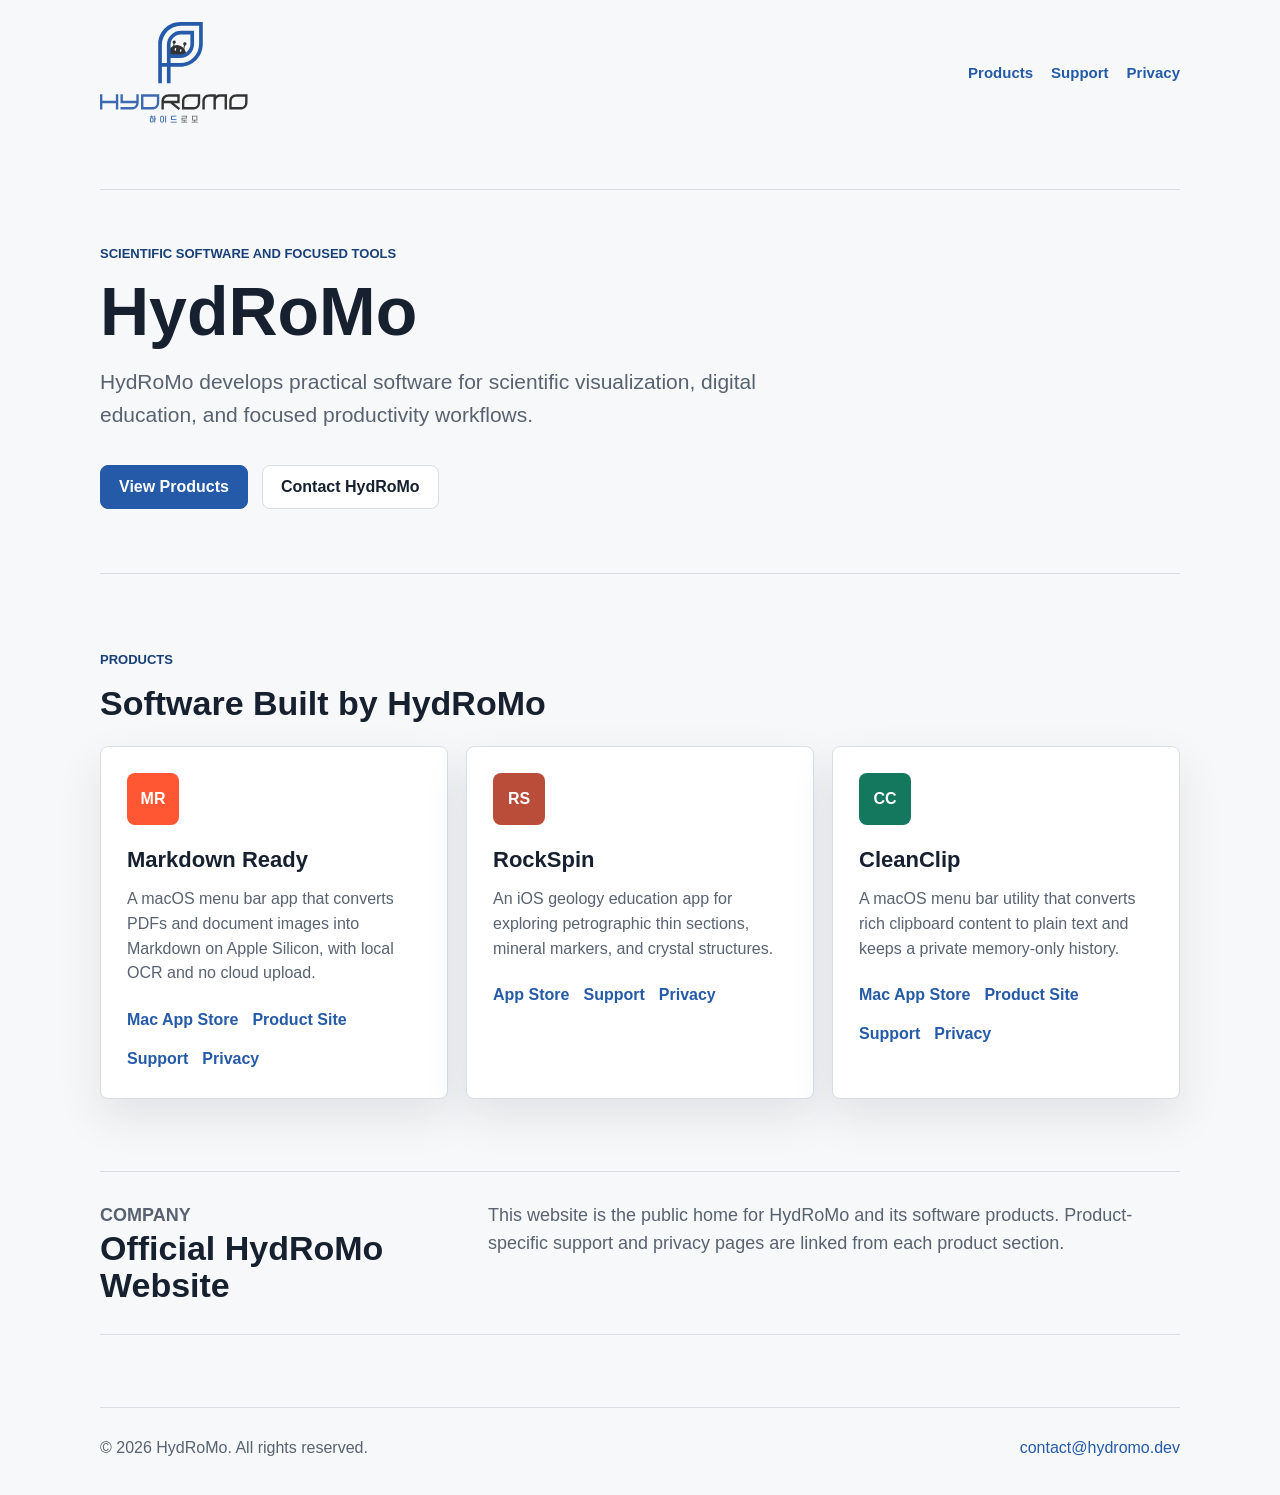
==== index.html @ e0177cab "feat(home): richer title, OG meta, and CleanClip Mac App Store link Title now states what HydRoMo sh" ====
<!doctype html>
<html lang="en">
  <head>
    <meta charset="utf-8">
    <meta name="viewport" content="width=device-width, initial-scale=1">
    <meta name="description" content="HydRoMo develops scientific visualization, education, and productivity software including Markdown Ready, RockSpin, and CleanClip.">
    <title>HydRoMo — Scientific Software and Productivity Apps</title>
    <link rel="icon" href="/assets/hydromo-logo.svg" type="image/svg+xml">
    <link rel="canonical" href="https://hydromo.dev/">
    <meta property="og:type" content="website">
    <meta property="og:site_name" content="HydRoMo">
    <meta property="og:title" content="HydRoMo">
    <meta property="og:description" content="HydRoMo develops scientific visualization, education, and productivity software including Markdown Ready, RockSpin, and CleanClip.">
    <meta property="og:url" content="https://hydromo.dev/">
    <meta property="og:image" content="https://hydromo.dev/assets/og-image.png">
    <meta property="og:image:width" content="1200">
    <meta property="og:image:height" content="630">
    <meta name="twitter:card" content="summary_large_image">
    <link rel="alternate icon" type="image/png" href="/assets/favicon-64.png">
    <link rel="apple-touch-icon" href="/assets/apple-touch-icon.png">
    <link rel="stylesheet" href="styles.css">
  </head>
  <body>
    <div class="page">
      <header class="nav">
        <a class="brand" href="./" aria-label="HydRoMo home">
          <img src="assets/hydromo-logo.svg" alt="HydRoMo" width="160" height="110">
        </a>
        <nav class="nav-links" aria-label="Main navigation">
          <a href="#products">Products</a>
          <a href="support/">Support</a>
          <a href="privacy/">Privacy</a>
        </nav>
      </header>

      <main>
        <section class="hero">
          <p class="eyebrow">Scientific software and focused tools</p>
          <h1>HydRoMo</h1>
          <p class="lead">
            HydRoMo develops practical software for scientific visualization, digital education, and focused productivity workflows.
          </p>
          <div class="actions">
            <a class="button primary" href="#products">View Products</a>
            <a class="button" href="mailto:contact@hydromo.dev">Contact HydRoMo</a>
          </div>
        </section>

        <section class="section" id="products" aria-labelledby="products-title">
          <div class="section-heading">
            <p class="eyebrow">Products</p>
            <h2 id="products-title">Software Built by HydRoMo</h2>
          </div>
          <div class="product-grid">
            <article class="product-card">
              <div class="product-mark markdown-ready">MR</div>
              <h3>Markdown Ready</h3>
              <p>
                A macOS menu bar app that converts PDFs and document images into Markdown on Apple Silicon, with local OCR and no cloud upload.
              </p>
              <div class="card-links">
                <a href="https://apps.apple.com/us/app/markdown-ready/id6780211476?mt=12">Mac App Store</a>
                <a href="markdown-ready/">Product Site</a>
                <a href="markdown-ready/support/">Support</a>
                <a href="markdown-ready/privacy/">Privacy</a>
              </div>
            </article>

            <article class="product-card">
              <div class="product-mark rockspin">RS</div>
              <h3>RockSpin</h3>
              <p>
                An iOS geology education app for exploring petrographic thin sections, mineral markers, and crystal structures.
              </p>
              <div class="card-links">
                <a href="https://apps.apple.com/us/app/rockspin/id6747876962">App Store</a>
                <a href="https://rockspin.app/support">Support</a>
                <a href="https://rockspin.app/privacy">Privacy</a>
              </div>
            </article>

            <article class="product-card">
              <div class="product-mark cleanclip">CC</div>
              <h3>CleanClip</h3>
              <p>
                A macOS menu bar utility that converts rich clipboard content to plain text and keeps a private memory-only history.
              </p>
              <div class="card-links">
                <a href="https://apps.apple.com/us/app/cleanclip/id6761654903?mt=12">Mac App Store</a>
                <a href="https://cleanclip.hydromo.dev/">Product Site</a>
                <a href="https://cleanclip.hydromo.dev/support/">Support</a>
                <a href="https://cleanclip.hydromo.dev/privacy/">Privacy</a>
              </div>
            </article>
          </div>
        </section>

        <section class="section split" aria-labelledby="company-title">
          <div>
            <p class="eyebrow">Company</p>
            <h2 id="company-title">Official HydRoMo Website</h2>
          </div>
          <p>
            This website is the public home for HydRoMo and its software products. Product-specific support and privacy pages are linked from each product section.
          </p>
        </section>
      </main>

      <footer class="footer">
        <span>&copy; 2026 HydRoMo. All rights reserved.</span>
        <span><a href="mailto:contact@hydromo.dev">contact@hydromo.dev</a></span>
      </footer>
    </div>
  </body>
</html>
---- styles.css ----
:root {
  color-scheme: light;
  --bg: #f7f8f9;
  --panel: #ffffff;
  --text: #16202f;
  --muted: #586270;
  --line: #d9dee5;
  --blue: #245aa7;
  --blue-dark: #173f78;
  --green: #14785f;
  --coral: #b94d39;
  --mr-orange: 255 87 51;
  --shadow: 0 18px 44px rgba(27, 39, 58, 0.1);
}

* {
  box-sizing: border-box;
}

html {
  scroll-behavior: smooth;
}

body {
  margin: 0;
  background: var(--bg);
  color: var(--text);
  font-family: -apple-system, BlinkMacSystemFont, "Segoe UI", sans-serif;
  line-height: 1.55;
}

a {
  color: var(--blue);
  text-decoration: none;
}

a:hover {
  color: var(--blue-dark);
  text-decoration: underline;
}

.page {
  min-height: 100vh;
  display: flex;
  flex-direction: column;
}

.nav {
  width: 100%;
  max-width: 1120px;
  margin: 0 auto;
  padding: 22px 20px;
  display: flex;
  align-items: center;
  justify-content: space-between;
  gap: 24px;
}

.brand {
  display: inline-flex;
  align-items: center;
  color: var(--text);
}

.brand img {
  width: 148px;
  height: auto;
  display: block;
}

.nav-links {
  display: flex;
  align-items: center;
  gap: 18px;
  font-size: 15px;
  font-weight: 650;
}

.hero {
  width: calc(100% - 40px);
  max-width: 1080px;
  margin: 44px auto 76px;
  padding: 54px 0 64px;
  border-top: 1px solid var(--line);
  border-bottom: 1px solid var(--line);
}

.eyebrow {
  margin: 0 0 14px;
  color: var(--blue-dark);
  font-weight: 800;
  font-size: 13px;
  text-transform: uppercase;
}

h1,
h2,
h3 {
  letter-spacing: 0;
}

h1 {
  margin: 0;
  font-size: 68px;
  line-height: 0.98;
}

h2 {
  margin: 0;
  font-size: 34px;
  line-height: 1.1;
}

h3 {
  margin: 18px 0 10px;
  font-size: 22px;
}

.lead {
  margin: 22px 0 0;
  color: var(--muted);
  font-size: 21px;
  max-width: 720px;
}

.launch-strip {
  display: inline-block;
  margin: 26px 0 0;
  padding: 10px 14px;
  border: 1px solid rgba(var(--mr-orange), 0.34);
  border-radius: 8px;
  background: rgba(var(--mr-orange), 0.08);
  color: var(--text);
  font-weight: 750;
}

.actions {
  margin-top: 34px;
  display: flex;
  gap: 14px;
  flex-wrap: wrap;
}

.button {
  display: inline-flex;
  align-items: center;
  justify-content: center;
  min-height: 44px;
  padding: 0 18px;
  border-radius: 8px;
  border: 1px solid var(--line);
  background: var(--panel);
  color: var(--text);
  font-weight: 750;
}

.button.primary {
  border-color: var(--blue);
  background: var(--blue);
  color: #ffffff;
}

.section {
  width: calc(100% - 40px);
  max-width: 1080px;
  margin: 0 auto 72px;
}

.section-heading {
  margin-bottom: 24px;
}

.product-grid {
  display: grid;
  grid-template-columns: repeat(3, minmax(0, 1fr));
  gap: 18px;
}

.product-card {
  min-width: 0;
  background: var(--panel);
  border: 1px solid var(--line);
  border-radius: 8px;
  padding: 26px;
  box-shadow: var(--shadow);
}

.product-mark {
  width: 52px;
  height: 52px;
  border-radius: 8px;
  display: inline-flex;
  align-items: center;
  justify-content: center;
  color: #ffffff;
  font-weight: 850;
}

.product-mark.rockspin {
  background: var(--coral);
}

.product-mark.cleanclip {
  background: var(--green);
}

.product-mark.markdown-ready {
  background: rgb(var(--mr-orange));
}

.product-card p,
.split p,
.content p,
.content li {
  color: var(--muted);
}

.product-hero {
  display: grid;
  grid-template-columns: minmax(0, 1fr) auto;
  align-items: center;
  gap: 42px;
}

.app-icon {
  display: block;
  width: 180px;
  height: 180px;
  border-radius: 36px;
  box-shadow: var(--shadow);
}

.feature-grid {
  display: grid;
  grid-template-columns: repeat(2, minmax(0, 1fr));
  gap: 18px;
}

.feature-grid section {
  min-width: 0;
  background: var(--panel);
  border: 1px solid var(--line);
  border-radius: 8px;
  padding: 24px;
}

.feature-grid p {
  margin: 0;
  color: var(--muted);
}

.product-card p {
  margin: 0;
}

.card-links {
  margin-top: 22px;
  display: flex;
  flex-wrap: wrap;
  gap: 14px;
  font-weight: 700;
}

.split {
  padding: 30px 0;
  border-top: 1px solid var(--line);
  border-bottom: 1px solid var(--line);
  display: grid;
  grid-template-columns: minmax(240px, 0.5fr) minmax(0, 1fr);
  gap: 42px;
  align-items: start;
}

.split p {
  margin: 0;
  font-size: 18px;
}

.content {
  width: calc(100% - 40px);
  max-width: 820px;
  margin: 38px auto 72px;
  background: var(--panel);
  border: 1px solid var(--line);
  border-radius: 8px;
  padding: 42px;
  box-shadow: var(--shadow);
}

.content h1 {
  font-size: 46px;
  line-height: 1.05;
}

.content h2 {
  margin: 32px 0 10px;
  font-size: 22px;
}

.content code {
  padding: 2px 5px;
  border-radius: 6px;
  background: #eef1f5;
  color: var(--text);
}

.support-list {
  display: grid;
  gap: 18px;
  margin-top: 28px;
}

.support-list section {
  border-top: 1px solid var(--line);
  padding-top: 18px;
}

.footer {
  width: calc(100% - 40px);
  max-width: 1080px;
  margin: auto auto 0;
  padding: 28px 0 34px;
  border-top: 1px solid var(--line);
  color: var(--muted);
  display: flex;
  justify-content: space-between;
  gap: 18px;
  flex-wrap: wrap;
}

@media (max-width: 760px) {
  .nav {
    align-items: flex-start;
    flex-direction: column;
  }

  .nav-links {
    gap: 14px;
    flex-wrap: wrap;
  }

  h1 {
    font-size: 46px;
  }

  h2 {
    font-size: 28px;
  }

  .hero {
    margin-top: 26px;
    padding: 40px 0 48px;
  }

  .lead {
    font-size: 18px;
  }

  .product-grid,
  .feature-grid,
  .product-hero,
  .split {
    grid-template-columns: 1fr;
  }

  .app-icon {
    width: 136px;
    height: 136px;
    border-radius: 28px;
  }

  .content {
    padding: 28px;
  }
}

@media (prefers-reduced-motion: reduce) {
  html {
    scroll-behavior: auto;
  }
}
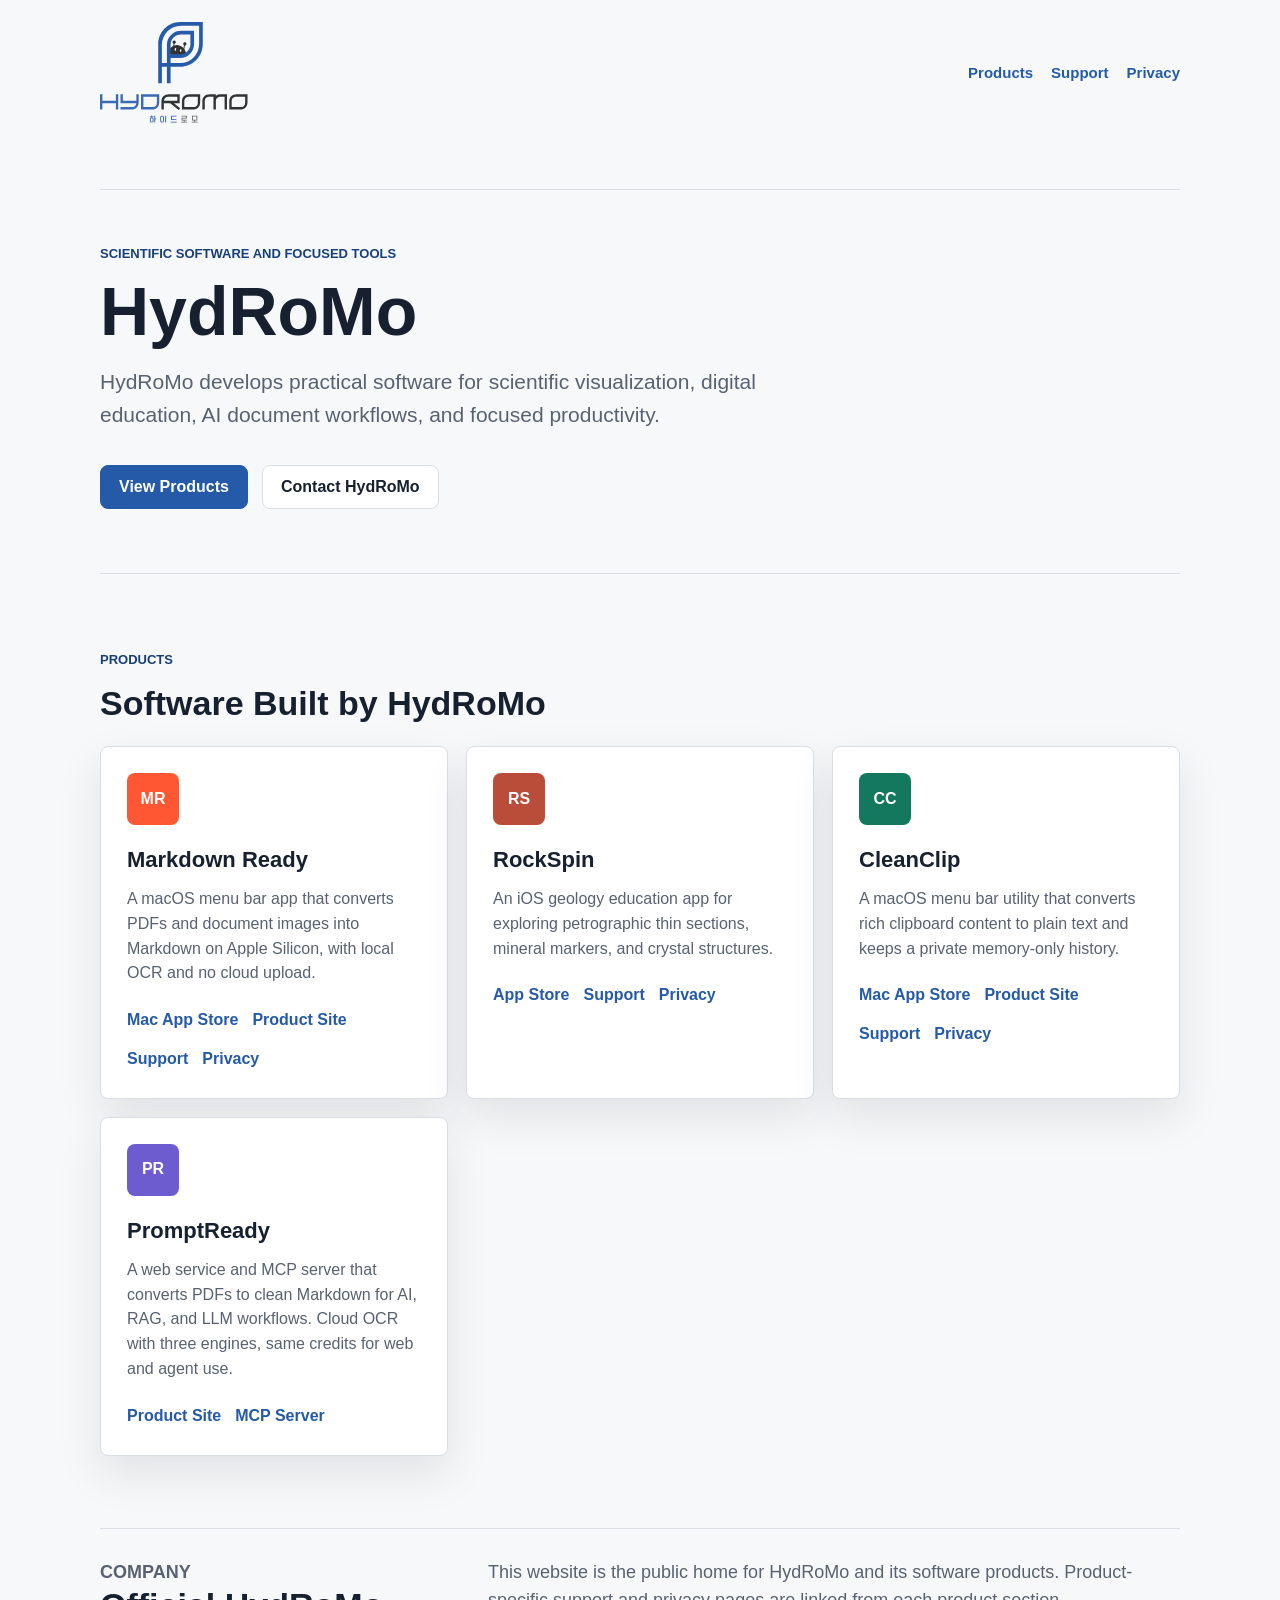
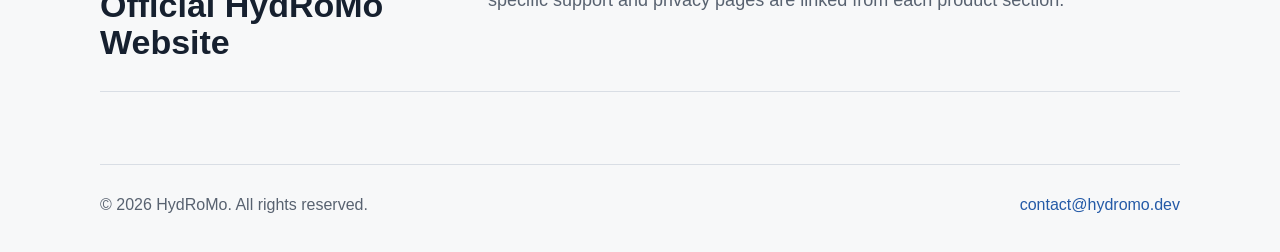
==== commit 00c5df4f: "feat: add PromptReady to products — web service + MCP server for PDF to Markdown" ====
--- a/index.html
+++ b/index.html
@@ -3,14 +3,14 @@
   <head>
     <meta charset="utf-8">
     <meta name="viewport" content="width=device-width, initial-scale=1">
-    <meta name="description" content="HydRoMo develops scientific visualization, education, and productivity software including Markdown Ready, RockSpin, and CleanClip.">
+    <meta name="description" content="HydRoMo develops scientific visualization, education, and productivity software including Markdown Ready, RockSpin, CleanClip, and PromptReady.">
     <title>HydRoMo — Scientific Software and Productivity Apps</title>
     <link rel="icon" href="/assets/hydromo-logo.svg" type="image/svg+xml">
     <link rel="canonical" href="https://hydromo.dev/">
     <meta property="og:type" content="website">
     <meta property="og:site_name" content="HydRoMo">
     <meta property="og:title" content="HydRoMo">
-    <meta property="og:description" content="HydRoMo develops scientific visualization, education, and productivity software including Markdown Ready, RockSpin, and CleanClip.">
+    <meta property="og:description" content="HydRoMo develops scientific visualization, education, and productivity software including Markdown Ready, RockSpin, CleanClip, and PromptReady.">
     <meta property="og:url" content="https://hydromo.dev/">
     <meta property="og:image" content="https://hydromo.dev/assets/og-image.png">
     <meta property="og:image:width" content="1200">
@@ -38,7 +38,7 @@
           <p class="eyebrow">Scientific software and focused tools</p>
           <h1>HydRoMo</h1>
           <p class="lead">
-            HydRoMo develops practical software for scientific visualization, digital education, and focused productivity workflows.
+            HydRoMo develops practical software for scientific visualization, digital education, AI document workflows, and focused productivity.
           </p>
           <div class="actions">
             <a class="button primary" href="#products">View Products</a>
@@ -92,6 +92,17 @@
                 <a href="https://cleanclip.hydromo.dev/privacy/">Privacy</a>
               </div>
             </article>
+            <article class="product-card">
+              <div class="product-mark promptready">PR</div>
+              <h3>PromptReady</h3>
+              <p>
+                A web service and MCP server that converts PDFs to clean Markdown for AI, RAG, and LLM workflows. Cloud OCR with three engines, same credits for web and agent use.
+              </p>
+              <div class="card-links">
+                <a href="https://promptready.space/">Product Site</a>
+                <a href="https://github.com/hydrojwh/promptready-mcp">MCP Server</a>
+              </div>
+            </article>
           </div>
         </section>
 
--- a/styles.css
+++ b/styles.css
@@ -208,6 +208,10 @@
   background: rgb(var(--mr-orange));
 }
 
+.product-mark.promptready {
+  background: var(--accent, #6d5bd0);
+}
+
 .product-card p,
 .split p,
 .content p,
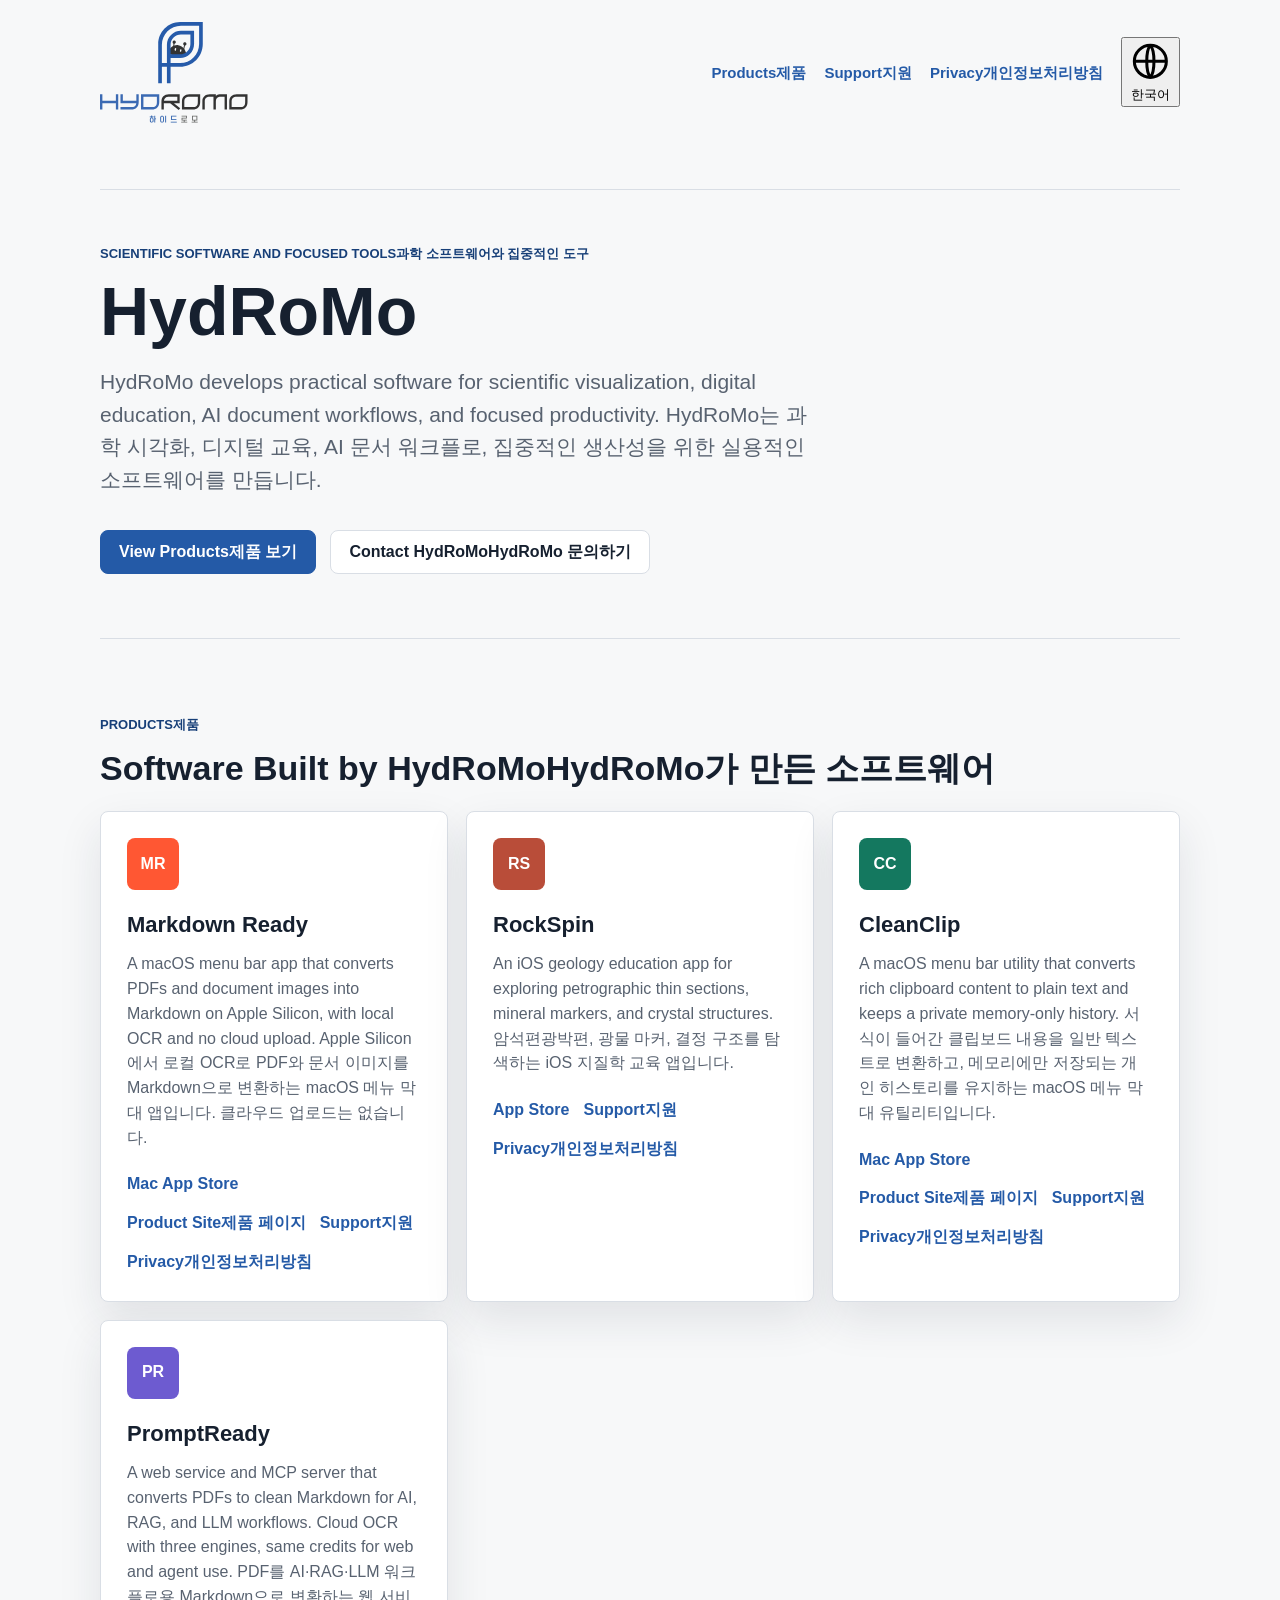
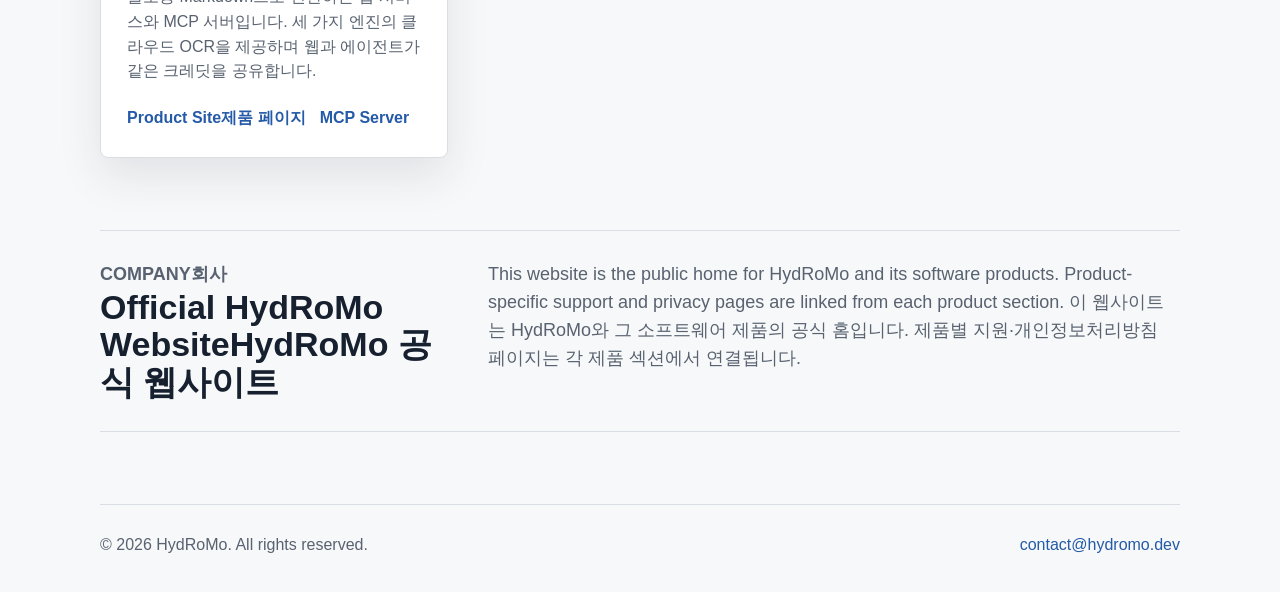
==== commit eeb64e1c: "feat(i18n): bilingual EN/KO content on all pages Every visible string is wrapped in en/ko spans, eac" ====
--- a/index.html
+++ b/index.html
@@ -1,10 +1,11 @@
 <!doctype html>
-<html lang="en">
+<html lang="en" data-lang="en">
   <head>
     <meta charset="utf-8">
     <meta name="viewport" content="width=device-width, initial-scale=1">
-    <meta name="description" content="HydRoMo develops scientific visualization, education, and productivity software including Markdown Ready, RockSpin, CleanClip, and PromptReady.">
-    <title>HydRoMo — Scientific Software and Productivity Apps</title>
+    <script>try{var l=localStorage.getItem("hydromo-lang");if(l!=="ko"&&l!=="en")l="en";document.documentElement.setAttribute("data-lang",l);document.documentElement.setAttribute("lang",l);}catch(e){}</script>
+    <meta name="description" content="HydRoMo develops scientific visualization, education, and productivity software including Markdown Ready, RockSpin, CleanClip, and PromptReady." data-ko="HydRoMo는 Markdown Ready, RockSpin, CleanClip, PromptReady를 포함한 과학 시각화·교육·생산성 소프트웨어를 만듭니다.">
+    <title data-ko="HydRoMo — 과학 소프트웨어와 생산성 앱">HydRoMo — Scientific Software and Productivity Apps</title>
     <link rel="icon" href="/assets/hydromo-logo.svg" type="image/svg+xml">
     <link rel="canonical" href="https://hydromo.dev/">
     <meta property="og:type" content="website">
@@ -19,6 +20,7 @@
     <link rel="alternate icon" type="image/png" href="/assets/favicon-64.png">
     <link rel="apple-touch-icon" href="/assets/apple-touch-icon.png">
     <link rel="stylesheet" href="styles.css">
+    <script src="lang.js" defer></script>
   </head>
   <body>
     <div class="page">
@@ -27,42 +29,48 @@
           <img src="assets/hydromo-logo.svg" alt="HydRoMo" width="160" height="110">
         </a>
         <nav class="nav-links" aria-label="Main navigation">
-          <a href="#products">Products</a>
-          <a href="support/">Support</a>
-          <a href="privacy/">Privacy</a>
+          <a href="#products"><span class="en">Products</span><span class="ko">제품</span></a>
+          <a href="support/"><span class="en">Support</span><span class="ko">지원</span></a>
+          <a href="privacy/"><span class="en">Privacy</span><span class="ko">개인정보처리방침</span></a>
+          <button id="lang-toggle" class="lang-toggle" type="button">
+            <svg viewBox="0 0 24 24" fill="none" stroke="currentColor" stroke-width="1.7" aria-hidden="true"><circle cx="12" cy="12" r="9"/><path d="M3 12h18"/><path d="M12 3c2.7 3.1 2.7 14.9 0 18M12 3c-2.7 3.1-2.7 14.9 0 18"/></svg>
+            <span class="lang-toggle-label">한국어</span>
+          </button>
         </nav>
       </header>
 
       <main>
         <section class="hero">
-          <p class="eyebrow">Scientific software and focused tools</p>
+          <p class="eyebrow"><span class="en">Scientific software and focused tools</span><span class="ko">과학 소프트웨어와 집중적인 도구</span></p>
           <h1>HydRoMo</h1>
           <p class="lead">
-            HydRoMo develops practical software for scientific visualization, digital education, AI document workflows, and focused productivity.
+            <span class="en">HydRoMo develops practical software for scientific visualization, digital education, AI document workflows, and focused productivity.</span>
+            <span class="ko">HydRoMo는 과학 시각화, 디지털 교육, AI 문서 워크플로, 집중적인 생산성을 위한 실용적인 소프트웨어를 만듭니다.</span>
           </p>
           <div class="actions">
-            <a class="button primary" href="#products">View Products</a>
-            <a class="button" href="mailto:contact@hydromo.dev">Contact HydRoMo</a>
+            <a class="button primary" href="#products"><span class="en">View Products</span><span class="ko">제품 보기</span></a>
+            <a class="button" href="mailto:contact@hydromo.dev"><span class="en">Contact HydRoMo</span><span class="ko">HydRoMo 문의하기</span></a>
           </div>
         </section>
 
         <section class="section" id="products" aria-labelledby="products-title">
           <div class="section-heading">
-            <p class="eyebrow">Products</p>
-            <h2 id="products-title">Software Built by HydRoMo</h2>
+            <p class="eyebrow"><span class="en">Products</span><span class="ko">제품</span></p>
+            <h2 id="products-title"><span class="en">Software Built by HydRoMo</span><span class="ko">HydRoMo가 만든 소프트웨어</span></h2>
           </div>
           <div class="product-grid">
             <article class="product-card">
               <div class="product-mark markdown-ready">MR</div>
               <h3>Markdown Ready</h3>
               <p>
-                A macOS menu bar app that converts PDFs and document images into Markdown on Apple Silicon, with local OCR and no cloud upload.
+                <span class="en">A macOS menu bar app that converts PDFs and document images into Markdown on Apple Silicon, with local OCR and no cloud upload.</span>
+                <span class="ko">Apple Silicon에서 로컬 OCR로 PDF와 문서 이미지를 Markdown으로 변환하는 macOS 메뉴 막대 앱입니다. 클라우드 업로드는 없습니다.</span>
               </p>
               <div class="card-links">
                 <a href="https://apps.apple.com/us/app/markdown-ready/id6780211476?mt=12">Mac App Store</a>
-                <a href="markdown-ready/">Product Site</a>
-                <a href="markdown-ready/support/">Support</a>
-                <a href="markdown-ready/privacy/">Privacy</a>
+                <a href="markdown-ready/"><span class="en">Product Site</span><span class="ko">제품 페이지</span></a>
+                <a href="markdown-ready/support/"><span class="en">Support</span><span class="ko">지원</span></a>
+                <a href="markdown-ready/privacy/"><span class="en">Privacy</span><span class="ko">개인정보처리방침</span></a>
               </div>
             </article>
 
@@ -70,12 +78,13 @@
               <div class="product-mark rockspin">RS</div>
               <h3>RockSpin</h3>
               <p>
-                An iOS geology education app for exploring petrographic thin sections, mineral markers, and crystal structures.
+                <span class="en">An iOS geology education app for exploring petrographic thin sections, mineral markers, and crystal structures.</span>
+                <span class="ko">암석편광박편, 광물 마커, 결정 구조를 탐색하는 iOS 지질학 교육 앱입니다.</span>
               </p>
               <div class="card-links">
                 <a href="https://apps.apple.com/us/app/rockspin/id6747876962">App Store</a>
-                <a href="https://rockspin.app/support">Support</a>
-                <a href="https://rockspin.app/privacy">Privacy</a>
+                <a href="https://rockspin.app/support"><span class="en">Support</span><span class="ko">지원</span></a>
+                <a href="https://rockspin.app/privacy"><span class="en">Privacy</span><span class="ko">개인정보처리방침</span></a>
               </div>
             </article>
 
@@ -83,23 +92,26 @@
               <div class="product-mark cleanclip">CC</div>
               <h3>CleanClip</h3>
               <p>
-                A macOS menu bar utility that converts rich clipboard content to plain text and keeps a private memory-only history.
+                <span class="en">A macOS menu bar utility that converts rich clipboard content to plain text and keeps a private memory-only history.</span>
+                <span class="ko">서식이 들어간 클립보드 내용을 일반 텍스트로 변환하고, 메모리에만 저장되는 개인 히스토리를 유지하는 macOS 메뉴 막대 유틸리티입니다.</span>
               </p>
               <div class="card-links">
                 <a href="https://apps.apple.com/us/app/cleanclip/id6761654903?mt=12">Mac App Store</a>
-                <a href="https://cleanclip.hydromo.dev/">Product Site</a>
-                <a href="https://cleanclip.hydromo.dev/support/">Support</a>
-                <a href="https://cleanclip.hydromo.dev/privacy/">Privacy</a>
+                <a href="https://cleanclip.hydromo.dev/"><span class="en">Product Site</span><span class="ko">제품 페이지</span></a>
+                <a href="https://cleanclip.hydromo.dev/support/"><span class="en">Support</span><span class="ko">지원</span></a>
+                <a href="https://cleanclip.hydromo.dev/privacy/"><span class="en">Privacy</span><span class="ko">개인정보처리방침</span></a>
               </div>
             </article>
+
             <article class="product-card">
               <div class="product-mark promptready">PR</div>
               <h3>PromptReady</h3>
               <p>
-                A web service and MCP server that converts PDFs to clean Markdown for AI, RAG, and LLM workflows. Cloud OCR with three engines, same credits for web and agent use.
+                <span class="en">A web service and MCP server that converts PDFs to clean Markdown for AI, RAG, and LLM workflows. Cloud OCR with three engines, same credits for web and agent use.</span>
+                <span class="ko">PDF를 AI·RAG·LLM 워크플로용 Markdown으로 변환하는 웹 서비스와 MCP 서버입니다. 세 가지 엔진의 클라우드 OCR을 제공하며 웹과 에이전트가 같은 크레딧을 공유합니다.</span>
               </p>
               <div class="card-links">
-                <a href="https://promptready.space/">Product Site</a>
+                <a href="https://promptready.space/"><span class="en">Product Site</span><span class="ko">제품 페이지</span></a>
                 <a href="https://github.com/hydrojwh/promptready-mcp">MCP Server</a>
               </div>
             </article>
@@ -108,11 +120,12 @@
 
         <section class="section split" aria-labelledby="company-title">
           <div>
-            <p class="eyebrow">Company</p>
-            <h2 id="company-title">Official HydRoMo Website</h2>
+            <p class="eyebrow"><span class="en">Company</span><span class="ko">회사</span></p>
+            <h2 id="company-title"><span class="en">Official HydRoMo Website</span><span class="ko">HydRoMo 공식 웹사이트</span></h2>
           </div>
           <p>
-            This website is the public home for HydRoMo and its software products. Product-specific support and privacy pages are linked from each product section.
+            <span class="en">This website is the public home for HydRoMo and its software products. Product-specific support and privacy pages are linked from each product section.</span>
+            <span class="ko">이 웹사이트는 HydRoMo와 그 소프트웨어 제품의 공식 홈입니다. 제품별 지원·개인정보처리방침 페이지는 각 제품 섹션에서 연결됩니다.</span>
           </p>
         </section>
       </main>
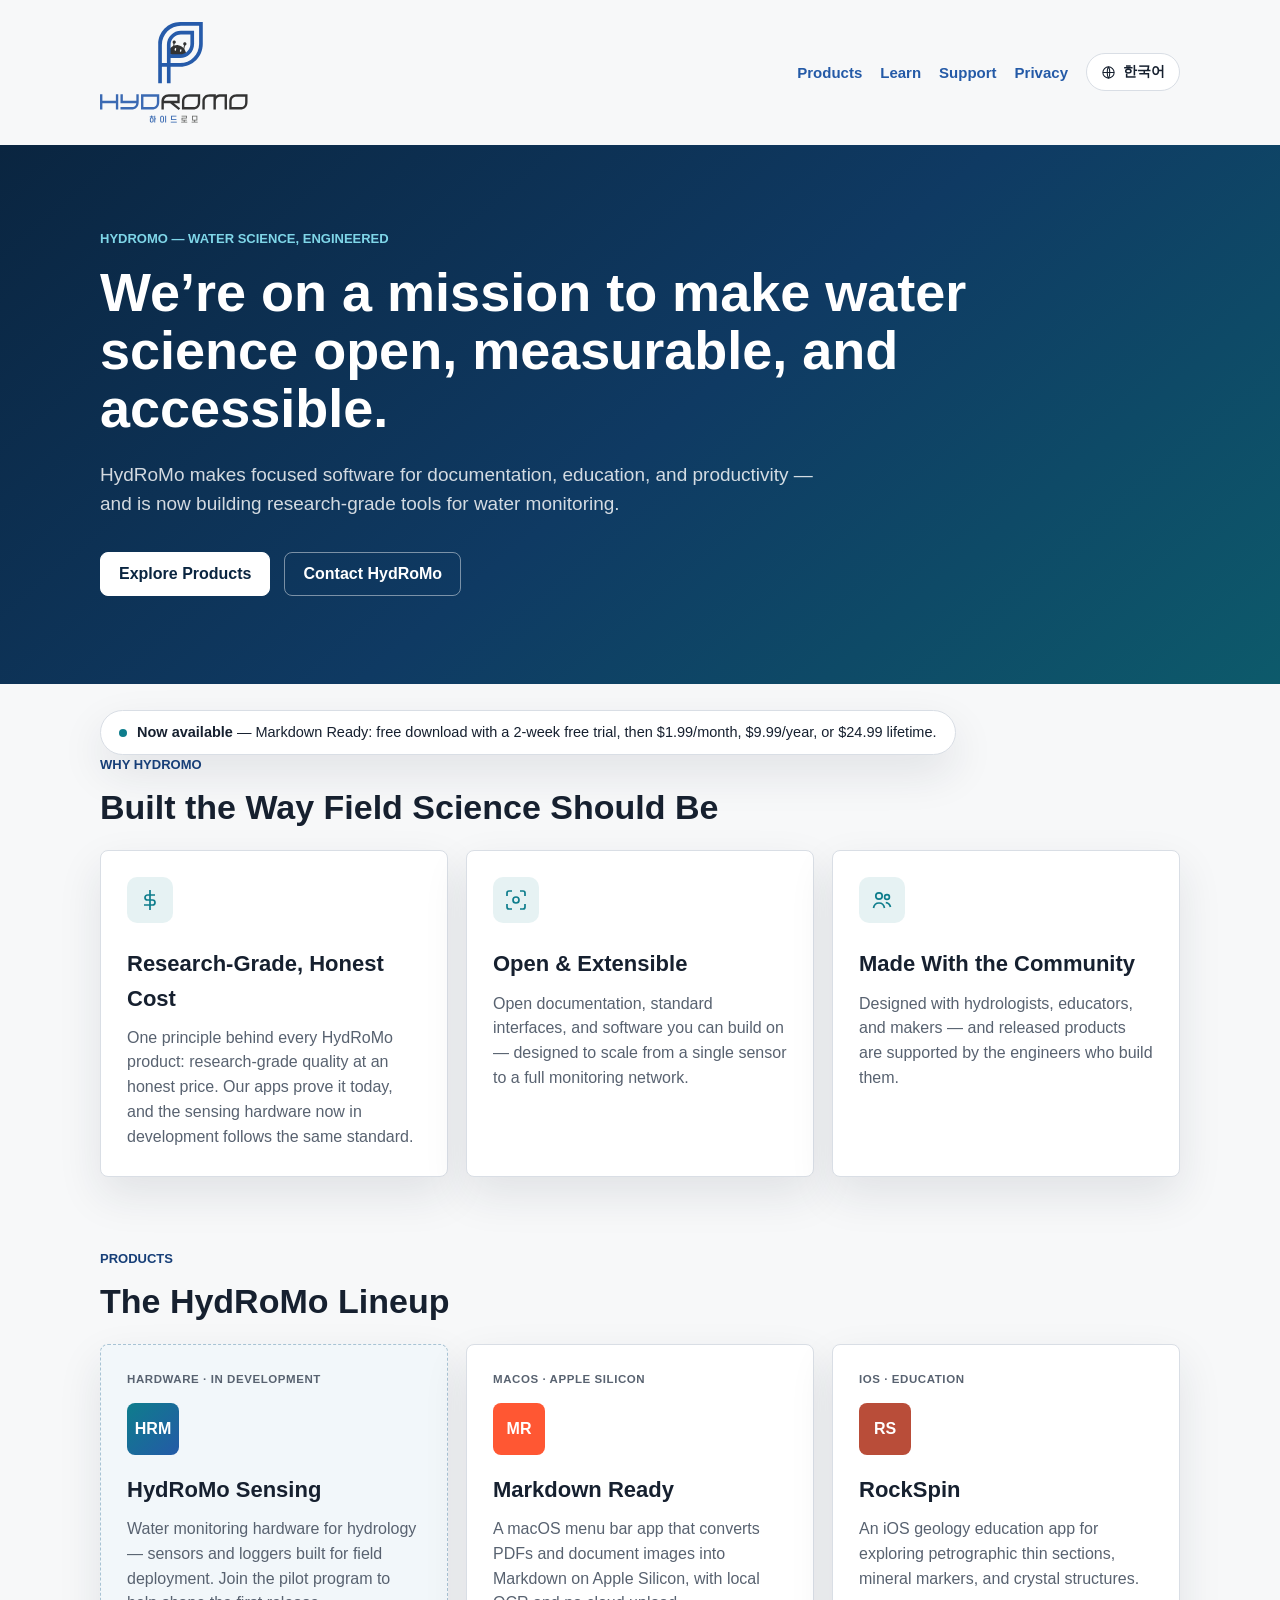
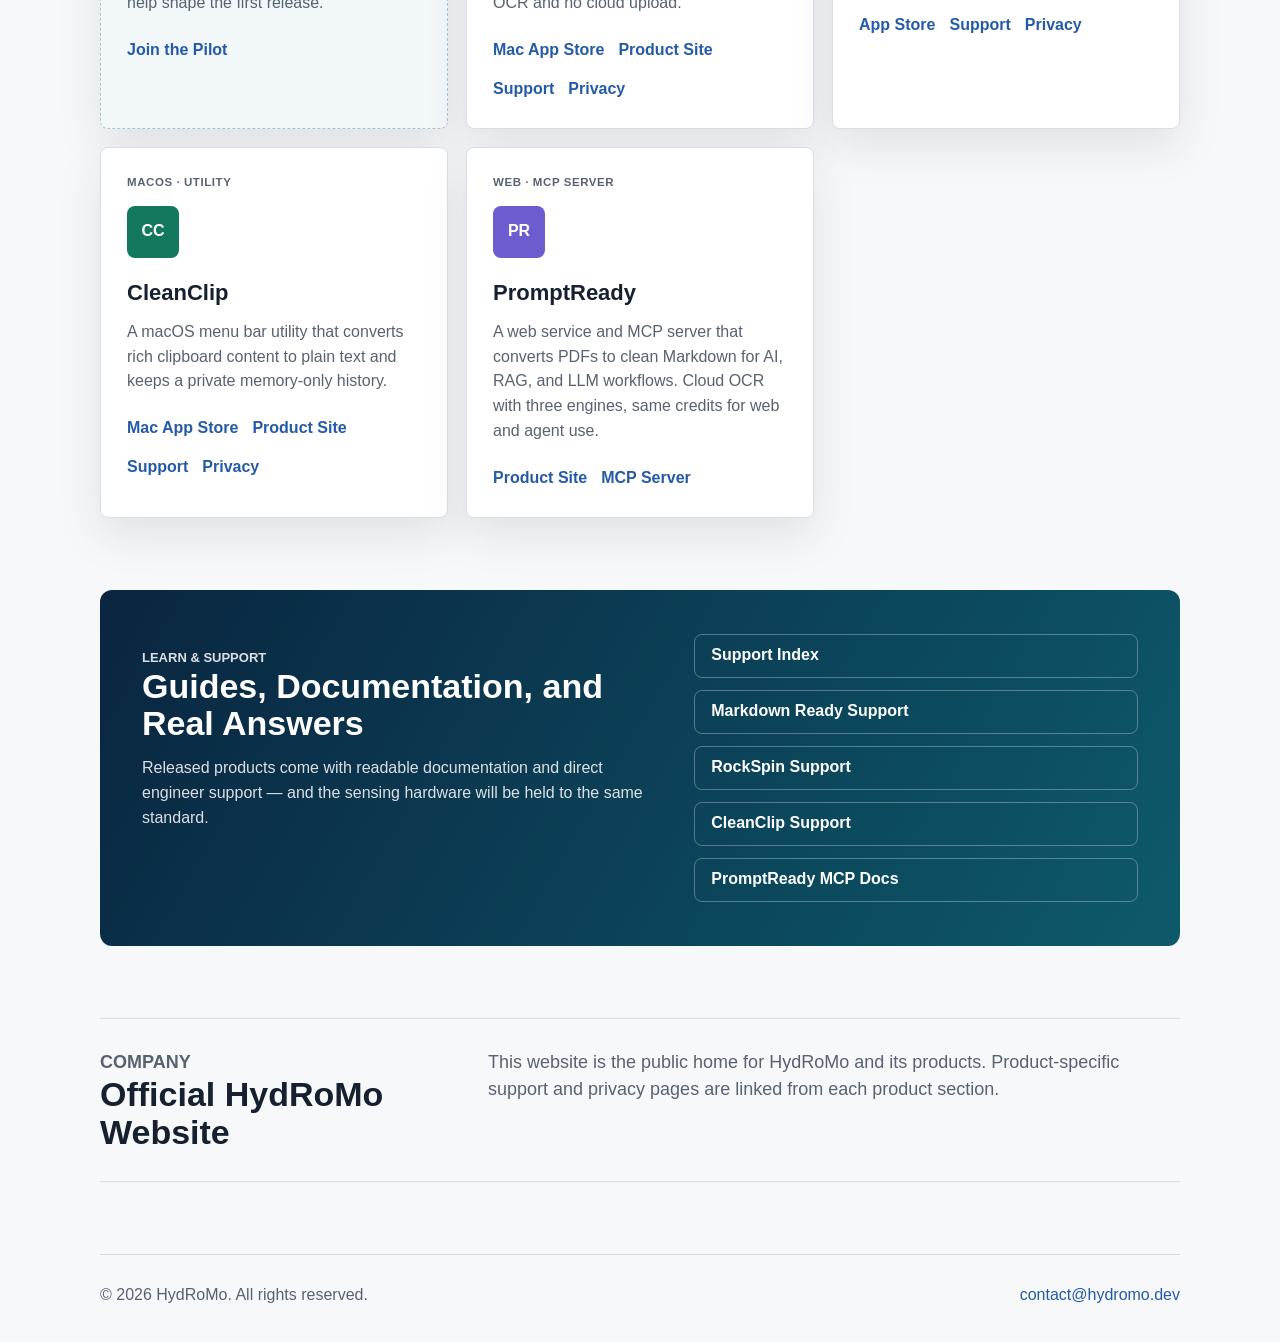
==== commit 8e1693fb: "feat(home): mission-style homepage redesign (Blue Robotics benchmark) - Mission hero, value props, p" ====
--- a/index.html
+++ b/index.html
@@ -4,14 +4,14 @@
     <meta charset="utf-8">
     <meta name="viewport" content="width=device-width, initial-scale=1">
     <script>try{var l=localStorage.getItem("hydromo-lang");if(l!=="ko"&&l!=="en")l="en";document.documentElement.setAttribute("data-lang",l);document.documentElement.setAttribute("lang",l);}catch(e){}</script>
-    <meta name="description" content="HydRoMo develops scientific visualization, education, and productivity software including Markdown Ready, RockSpin, CleanClip, and PromptReady." data-ko="HydRoMo는 Markdown Ready, RockSpin, CleanClip, PromptReady를 포함한 과학 시각화·교육·생산성 소프트웨어를 만듭니다.">
+    <meta name="description" content="HydRoMo makes scientific software and productivity apps — Markdown Ready, RockSpin, CleanClip, and PromptReady — with water monitoring hardware in development." data-ko="HydRoMo는 과학 소프트웨어와 생산성 앱(Markdown Ready, RockSpin, CleanClip, PromptReady)을 만들며, 수문 모니터링 하드웨어를 개발 중입니다.">
     <title data-ko="HydRoMo — 과학 소프트웨어와 생산성 앱">HydRoMo — Scientific Software and Productivity Apps</title>
     <link rel="icon" href="/assets/hydromo-logo.svg" type="image/svg+xml">
     <link rel="canonical" href="https://hydromo.dev/">
     <meta property="og:type" content="website">
     <meta property="og:site_name" content="HydRoMo">
     <meta property="og:title" content="HydRoMo">
-    <meta property="og:description" content="HydRoMo develops scientific visualization, education, and productivity software including Markdown Ready, RockSpin, CleanClip, and PromptReady.">
+    <meta property="og:description" content="HydRoMo makes scientific software and productivity apps — Markdown Ready, RockSpin, CleanClip, and PromptReady — with water monitoring hardware in development.">
     <meta property="og:url" content="https://hydromo.dev/">
     <meta property="og:image" content="https://hydromo.dev/assets/og-image.png">
     <meta property="og:image:width" content="1200">
@@ -30,6 +30,7 @@
         </a>
         <nav class="nav-links" aria-label="Main navigation">
           <a href="#products"><span class="en">Products</span><span class="ko">제품</span></a>
+          <a href="#learn"><span class="en">Learn</span><span class="ko">가이드</span></a>
           <a href="support/"><span class="en">Support</span><span class="ko">지원</span></a>
           <a href="privacy/"><span class="en">Privacy</span><span class="ko">개인정보처리방침</span></a>
           <button id="lang-toggle" class="lang-toggle" type="button">
@@ -40,26 +41,93 @@
       </header>
 
       <main>
-        <section class="hero">
-          <p class="eyebrow"><span class="en">Scientific software and focused tools</span><span class="ko">과학 소프트웨어와 집중적인 도구</span></p>
-          <h1>HydRoMo</h1>
-          <p class="lead">
-            <span class="en">HydRoMo develops practical software for scientific visualization, digital education, AI document workflows, and focused productivity.</span>
-            <span class="ko">HydRoMo는 과학 시각화, 디지털 교육, AI 문서 워크플로, 집중적인 생산성을 위한 실용적인 소프트웨어를 만듭니다.</span>
+        <section class="mission">
+          <p class="eyebrow eyebrow-light"><span class="en">HydRoMo — Water Science, Engineered</span><span class="ko">HydRoMo — 공학으로 여는 수문 과학</span></p>
+          <h1>
+            <span class="en">We&rsquo;re on a mission to make water science open, measurable, and accessible.</span>
+            <span class="ko">수문 과학을 누구나 열고, 측정하고, 접근할 수 있게 만드는 미션입니다.</span>
+          </h1>
+          <p class="mission-lead">
+            <span class="en">HydRoMo makes focused software for documentation, education, and productivity — and is now building research-grade tools for water monitoring.</span>
+            <span class="ko">HydRoMo는 문서화·교육·생산성을 위한 집중적인 소프트웨어를 만들며, 지금은 수문 모니터링을 위한 연구용 등급의 도구를 개발하고 있습니다.</span>
           </p>
           <div class="actions">
-            <a class="button primary" href="#products"><span class="en">View Products</span><span class="ko">제품 보기</span></a>
-            <a class="button" href="mailto:contact@hydromo.dev"><span class="en">Contact HydRoMo</span><span class="ko">HydRoMo 문의하기</span></a>
+            <a class="button button-bright" href="#products"><span class="en">Explore Products</span><span class="ko">제품 둘러보기</span></a>
+            <a class="button button-ghost" href="mailto:contact@hydromo.dev"><span class="en">Contact HydRoMo</span><span class="ko">HydRoMo 문의하기</span></a>
+          </div>
+        </section>
+
+        <section class="news-strip" aria-label="News / 소식">
+          <a href="https://apps.apple.com/us/app/markdown-ready/id6780211476?mt=12">
+            <span class="news-dot" aria-hidden="true"></span>
+            <span class="en"><strong>Now available</strong> — Markdown Ready: free download with a 2-week free trial, then $1.99/month, $9.99/year, or $24.99 lifetime.</span>
+            <span class="ko"><strong>새 소식</strong> — Markdown Ready: 무료 다운로드 + 2주 무료 체험, 이후 월 $1.99 · 연 $9.99 · 평생 $24.99.</span>
+          </a>
+        </section>
+
+        <section class="section" aria-labelledby="values-title">
+          <div class="section-heading">
+            <p class="eyebrow"><span class="en">Why HydRoMo</span><span class="ko">왜 HydRoMo인가</span></p>
+            <h2 id="values-title"><span class="en">Built the Way Field Science Should Be</span><span class="ko">현장 과학이 가져야 할 방식으로 만듭니다</span></h2>
+          </div>
+          <div class="value-grid">
+            <article class="value-card">
+              <div class="value-icon" aria-hidden="true">
+                <svg viewBox="0 0 24 24" fill="none" stroke="currentColor" stroke-width="1.7"><path d="M12 2v20M17 7H9.5a2.5 2.5 0 0 0 0 5h5a2.5 2.5 0 0 1 0 5H6"/></svg>
+              </div>
+              <h3><span class="en">Research-Grade, Honest Cost</span><span class="ko">연구용 등급, 정직한 가격</span></h3>
+              <p>
+                <span class="en">One principle behind every HydRoMo product: research-grade quality at an honest price. Our apps prove it today, and the sensing hardware now in development follows the same standard.</span>
+                <span class="ko">모든 HydRoMo 제품의 원칙은 하나입니다 — 정직한 가격의 연구용 등급 품질. 지금은 앱으로 증명하고, 개발 중인 센서 하드웨어도 같은 기준을 따릅니다.</span>
+              </p>
+            </article>
+            <article class="value-card">
+              <div class="value-icon" aria-hidden="true">
+                <svg viewBox="0 0 24 24" fill="none" stroke="currentColor" stroke-width="1.7"><path d="M8 3H5a2 2 0 0 0-2 2v3m18 0V5a2 2 0 0 0-2-2h-3m0 18h3a2 2 0 0 0 2-2v-3M3 16v3a2 2 0 0 0 2 2h3"/><circle cx="12" cy="12" r="3"/></svg>
+              </div>
+              <h3><span class="en">Open &amp; Extensible</span><span class="ko">열린 확장성</span></h3>
+              <p>
+                <span class="en">Open documentation, standard interfaces, and software you can build on — designed to scale from a single sensor to a full monitoring network.</span>
+                <span class="ko">열린 문서와 표준 인터페이스, 그 위에 쌓을 수 있는 소프트웨어 — 센서 하나에서 전체 모니터링 네트워크까지 자라도록 설계했습니다.</span>
+              </p>
+            </article>
+            <article class="value-card">
+              <div class="value-icon" aria-hidden="true">
+                <svg viewBox="0 0 24 24" fill="none" stroke="currentColor" stroke-width="1.7"><circle cx="9" cy="8" r="3.2"/><path d="M3.5 20c.6-3.4 2.8-5 5.5-5s4.9 1.6 5.5 5"/><circle cx="17" cy="9" r="2.4"/><path d="M15.8 14.6c2.3.2 4 1.6 4.7 4.4"/></svg>
+              </div>
+              <h3><span class="en">Made With the Community</span><span class="ko">커뮤니티와 함께 만듭니다</span></h3>
+              <p>
+                <span class="en">Designed with hydrologists, educators, and makers — and released products are supported by the engineers who build them.</span>
+                <span class="ko">수문학자·교육자·메이커와 함께 설계하며, 출시 제품은 그 제품을 만든 엔지니어가 직접 지원합니다.</span>
+              </p>
+            </article>
           </div>
         </section>
 
         <section class="section" id="products" aria-labelledby="products-title">
           <div class="section-heading">
             <p class="eyebrow"><span class="en">Products</span><span class="ko">제품</span></p>
-            <h2 id="products-title"><span class="en">Software Built by HydRoMo</span><span class="ko">HydRoMo가 만든 소프트웨어</span></h2>
+            <h2 id="products-title"><span class="en">The HydRoMo Lineup</span><span class="ko">HydRoMo 제품 라인업</span></h2>
           </div>
           <div class="product-grid">
-            <article class="product-card">
+            <article class="product-card coming-soon">
+              <div class="card-tag">
+                <span class="en">Hardware · In Development</span>
+                <span class="ko">하드웨어 · 개발 중</span>
+              </div>
+              <div class="product-mark hrm">HRM</div>
+              <h3>HydRoMo Sensing</h3>
+              <p>
+                <span class="en">Water monitoring hardware for hydrology — sensors and loggers built for field deployment. Join the pilot program to help shape the first release.</span>
+                <span class="ko">수문 모니터링 하드웨어 — 현장 설치를 위해 만든 센서와 로거. 파일럿 프로그램에 참여해 첫 출시를 함께 만들어 주세요.</span>
+              </p>
+              <div class="card-links">
+                <a href="mailto:contact@hydromo.dev?subject=HydRoMo%20Sensing%20pilot%20program"><span class="en">Join the Pilot</span><span class="ko">파일럿 참여 문의</span></a>
+              </div>
+            </article>
+
+            <article class="product-card">
+              <div class="card-tag"><span class="en">macOS · Apple Silicon</span><span class="ko">macOS · Apple Silicon</span></div>
               <div class="product-mark markdown-ready">MR</div>
               <h3>Markdown Ready</h3>
               <p>
@@ -75,6 +143,7 @@
             </article>
 
             <article class="product-card">
+              <div class="card-tag"><span class="en">iOS · Education</span><span class="ko">iOS · 교육</span></div>
               <div class="product-mark rockspin">RS</div>
               <h3>RockSpin</h3>
               <p>
@@ -89,6 +158,7 @@
             </article>
 
             <article class="product-card">
+              <div class="card-tag"><span class="en">macOS · Utility</span><span class="ko">macOS · 유틸리티</span></div>
               <div class="product-mark cleanclip">CC</div>
               <h3>CleanClip</h3>
               <p>
@@ -104,6 +174,7 @@
             </article>
 
             <article class="product-card">
+              <div class="card-tag"><span class="en">Web · MCP Server</span><span class="ko">웹 · MCP 서버</span></div>
               <div class="product-mark promptready">PR</div>
               <h3>PromptReady</h3>
               <p>
@@ -115,6 +186,27 @@
                 <a href="https://github.com/hydrojwh/promptready-mcp">MCP Server</a>
               </div>
             </article>
+          </div>
+        </section>
+
+        <section class="learn-band" id="learn" aria-labelledby="learn-title">
+          <div>
+            <p class="eyebrow eyebrow-light"><span class="en">Learn &amp; Support</span><span class="ko">가이드 &amp; 지원</span></p>
+            <h2 id="learn-title">
+              <span class="en">Guides, Documentation, and Real Answers</span>
+              <span class="ko">가이드, 문서, 그리고 진짜 답변</span>
+            </h2>
+            <p>
+              <span class="en">Released products come with readable documentation and direct engineer support — and the sensing hardware will be held to the same standard.</span>
+              <span class="ko">출시된 제품에는 읽기 쉬운 문서와 엔지니어 직접 지원이 따릅니다. 센서 하드웨어도 같은 기준으로 준비하고 있습니다.</span>
+            </p>
+          </div>
+          <div class="learn-links">
+            <a href="support/"><span class="en">Support Index</span><span class="ko">지원 색인</span></a>
+            <a href="markdown-ready/support/"><span class="en">Markdown Ready Support</span><span class="ko">Markdown Ready 지원</span></a>
+            <a href="https://rockspin.app/support"><span class="en">RockSpin Support</span><span class="ko">RockSpin 지원</span></a>
+            <a href="https://cleanclip.hydromo.dev/support/"><span class="en">CleanClip Support</span><span class="ko">CleanClip 지원</span></a>
+            <a href="https://github.com/hydrojwh/promptready-mcp"><span class="en">PromptReady MCP Docs</span><span class="ko">PromptReady MCP 문서</span></a>
           </div>
         </section>
 
@@ -124,8 +216,8 @@
             <h2 id="company-title"><span class="en">Official HydRoMo Website</span><span class="ko">HydRoMo 공식 웹사이트</span></h2>
           </div>
           <p>
-            <span class="en">This website is the public home for HydRoMo and its software products. Product-specific support and privacy pages are linked from each product section.</span>
-            <span class="ko">이 웹사이트는 HydRoMo와 그 소프트웨어 제품의 공식 홈입니다. 제품별 지원·개인정보처리방침 페이지는 각 제품 섹션에서 연결됩니다.</span>
+            <span class="en">This website is the public home for HydRoMo and its products. Product-specific support and privacy pages are linked from each product section.</span>
+            <span class="ko">이 웹사이트는 HydRoMo와 그 제품의 공식 홈입니다. 제품별 지원·개인정보처리방침 페이지는 각 제품 섹션에서 연결됩니다.</span>
           </p>
         </section>
       </main>
--- a/styles.css
+++ b/styles.css
@@ -76,6 +76,40 @@
   font-weight: 650;
 }
 
+.lang-toggle {
+  display: inline-flex;
+  align-items: center;
+  gap: 7px;
+  border: 1px solid var(--line);
+  border-radius: 999px;
+  background: var(--panel);
+  color: var(--text);
+  font: inherit;
+  font-size: 14px;
+  font-weight: 650;
+  padding: 7px 14px;
+  cursor: pointer;
+  transition: border-color 0.15s ease, color 0.15s ease;
+}
+
+.lang-toggle:hover {
+  border-color: var(--blue);
+  color: var(--blue);
+}
+
+.lang-toggle svg {
+  width: 15px;
+  height: 15px;
+}
+
+html[data-lang="en"] .ko {
+  display: none;
+}
+
+html[data-lang="ko"] .en {
+  display: none;
+}
+
 .hero {
   width: calc(100% - 40px);
   max-width: 1080px;
@@ -383,3 +417,229 @@
     scroll-behavior: auto;
   }
 }
+/* ── Mission homepage (Blue-Robotics-style sections, 2026-10) ──
+   NOTE: classes above are shared with product/support/privacy pages.
+   Only additive changes below; do not restyle shared classes. */
+
+.mission {
+  box-sizing: border-box;
+  width: 100%;
+  padding: 84px max(20px, calc((100% - 1080px) / 2)) 88px;
+  background: linear-gradient(140deg, #0a2540 0%, #0f3a63 52%, #0d5a6b 100%);
+  color: #ffffff;
+}
+
+.mission h1 {
+  margin: 0;
+  max-width: 880px;
+  font-size: clamp(34px, 5.2vw, 54px);
+  line-height: 1.08;
+}
+
+.mission-lead {
+  margin: 22px 0 0;
+  max-width: 740px;
+  color: rgba(255, 255, 255, 0.82);
+  font-size: 19px;
+}
+
+.eyebrow-light {
+  color: #7fd6e8;
+}
+
+.mission .actions {
+  margin-top: 34px;
+}
+
+.button-bright {
+  border-color: #ffffff;
+  background: #ffffff;
+  color: #0a2540;
+}
+
+.button-bright:hover {
+  border-color: #7fd6e8;
+  background: #7fd6e8;
+  color: #0a2540;
+}
+
+.button-ghost {
+  border-color: rgba(255, 255, 255, 0.45);
+  background: transparent;
+  color: #ffffff;
+}
+
+.button-ghost:hover {
+  border-color: #ffffff;
+  background: rgba(255, 255, 255, 0.08);
+}
+
+.news-strip {
+  width: calc(100% - 40px);
+  max-width: 1080px;
+  margin: 26px auto 0;
+}
+
+.news-strip a {
+  display: inline-flex;
+  align-items: center;
+  flex-wrap: wrap;
+  max-width: 100%;
+  gap: 10px;
+  padding: 10px 18px;
+  border: 1px solid var(--line);
+  border-radius: 999px;
+  background: var(--panel);
+  color: var(--text);
+  font-size: 14.5px;
+  box-shadow: var(--shadow);
+}
+
+.news-strip a:hover {
+  border-color: var(--blue);
+  color: var(--blue);
+  text-decoration: none;
+}
+
+.news-dot {
+  width: 8px;
+  height: 8px;
+  border-radius: 50%;
+  background: #0e7d8c;
+  box-shadow: 0 0 0 0 rgba(14, 125, 140, 0.4);
+  animation: news-pulse 2.2s ease-out infinite;
+}
+
+@keyframes news-pulse {
+  0% { box-shadow: 0 0 0 0 rgba(14, 125, 140, 0.45); }
+  70% { box-shadow: 0 0 0 9px rgba(14, 125, 140, 0); }
+  100% { box-shadow: 0 0 0 0 rgba(14, 125, 140, 0); }
+}
+
+.value-grid {
+  display: grid;
+  grid-template-columns: repeat(3, minmax(0, 1fr));
+  gap: 18px;
+}
+
+.value-card {
+  min-width: 0;
+  background: var(--panel);
+  border: 1px solid var(--line);
+  border-radius: 8px;
+  padding: 26px;
+  box-shadow: var(--shadow);
+}
+
+.value-card p {
+  margin: 0;
+  color: var(--muted);
+}
+
+.value-icon {
+  width: 46px;
+  height: 46px;
+  border-radius: 10px;
+  display: inline-flex;
+  align-items: center;
+  justify-content: center;
+  background: rgba(14, 125, 140, 0.1);
+  color: #0e7d8c;
+  margin-bottom: 6px;
+}
+
+.value-icon svg {
+  width: 24px;
+  height: 24px;
+}
+
+.card-tag {
+  margin-bottom: 14px;
+  color: var(--muted);
+  font-size: 11.5px;
+  font-weight: 750;
+  letter-spacing: 0.05em;
+  text-transform: uppercase;
+}
+
+.product-mark.hrm {
+  background: linear-gradient(135deg, #0e7d8c, #245aa7);
+}
+
+.product-card.coming-soon {
+  border: 1.5px dashed #a8c3d4;
+  background: #f2f7fa;
+}
+
+.learn-band {
+  width: calc(100% - 40px);
+  max-width: 1080px;
+  margin: 0 auto 72px;
+  padding: 44px 42px;
+  border-radius: 12px;
+  background: linear-gradient(120deg, #0a2540 0%, #0d5a6b 100%);
+  color: #ffffff;
+  display: grid;
+  grid-template-columns: minmax(0, 1.15fr) minmax(0, 1fr);
+  gap: 42px;
+  align-items: start;
+}
+
+.learn-band h2 {
+  color: #ffffff;
+}
+
+.learn-band p {
+  margin: 14px 0 0;
+  color: rgba(255, 255, 255, 0.85);
+}
+
+.learn-links {
+  display: flex;
+  flex-direction: column;
+  gap: 12px;
+}
+
+.learn-links a {
+  display: inline-flex;
+  align-items: center;
+  min-height: 44px;
+  padding: 0 16px;
+  border: 1px solid rgba(255, 255, 255, 0.3);
+  border-radius: 8px;
+  color: #ffffff;
+  font-weight: 700;
+}
+
+.learn-links a:hover {
+  border-color: #ffffff;
+  background: rgba(255, 255, 255, 0.1);
+  color: #ffffff;
+  text-decoration: none;
+}
+
+@media (max-width: 760px) {
+  .mission {
+    padding: 56px 20px 60px;
+  }
+
+  .mission-lead {
+    font-size: 17px;
+  }
+
+  .value-grid,
+  .learn-band {
+    grid-template-columns: 1fr;
+  }
+
+  .learn-band {
+    padding: 30px 24px;
+    gap: 26px;
+  }
+}
+
+@media (prefers-reduced-motion: reduce) {
+  .news-dot {
+    animation: none;
+  }
+}
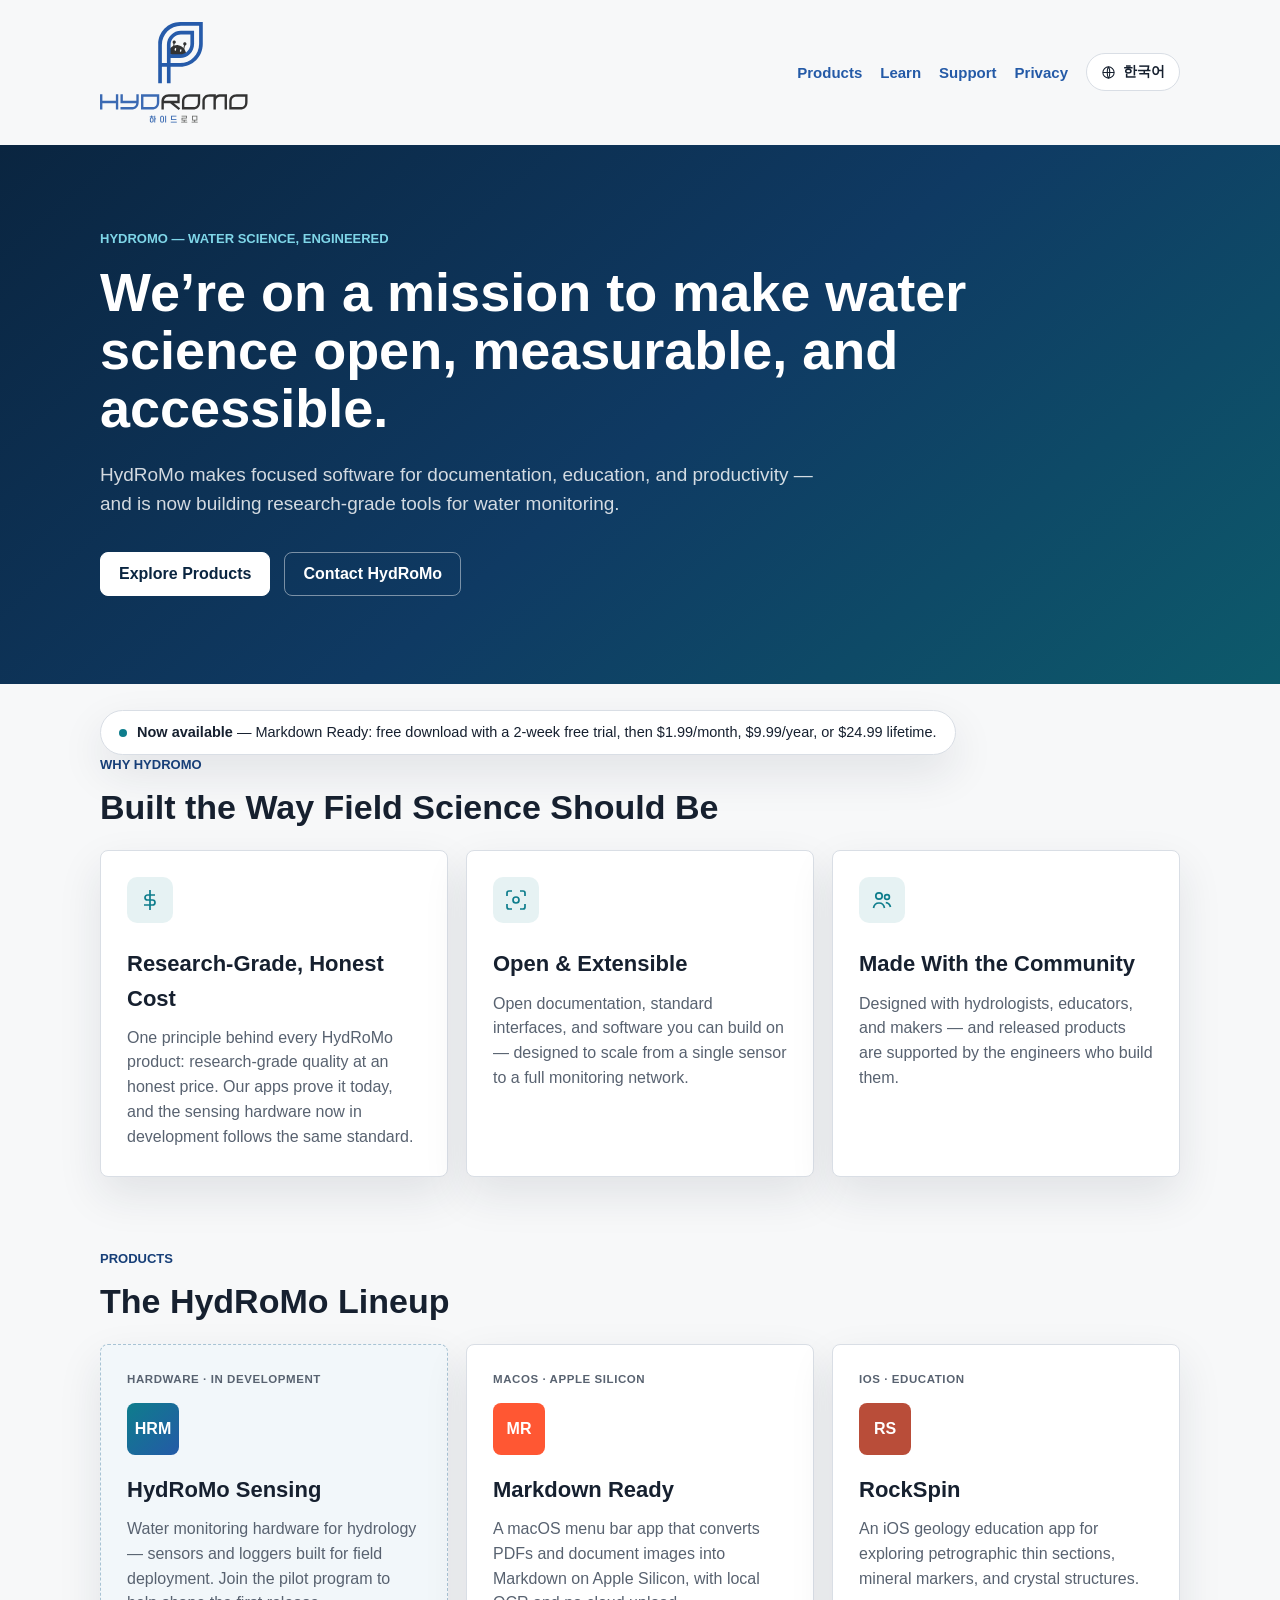
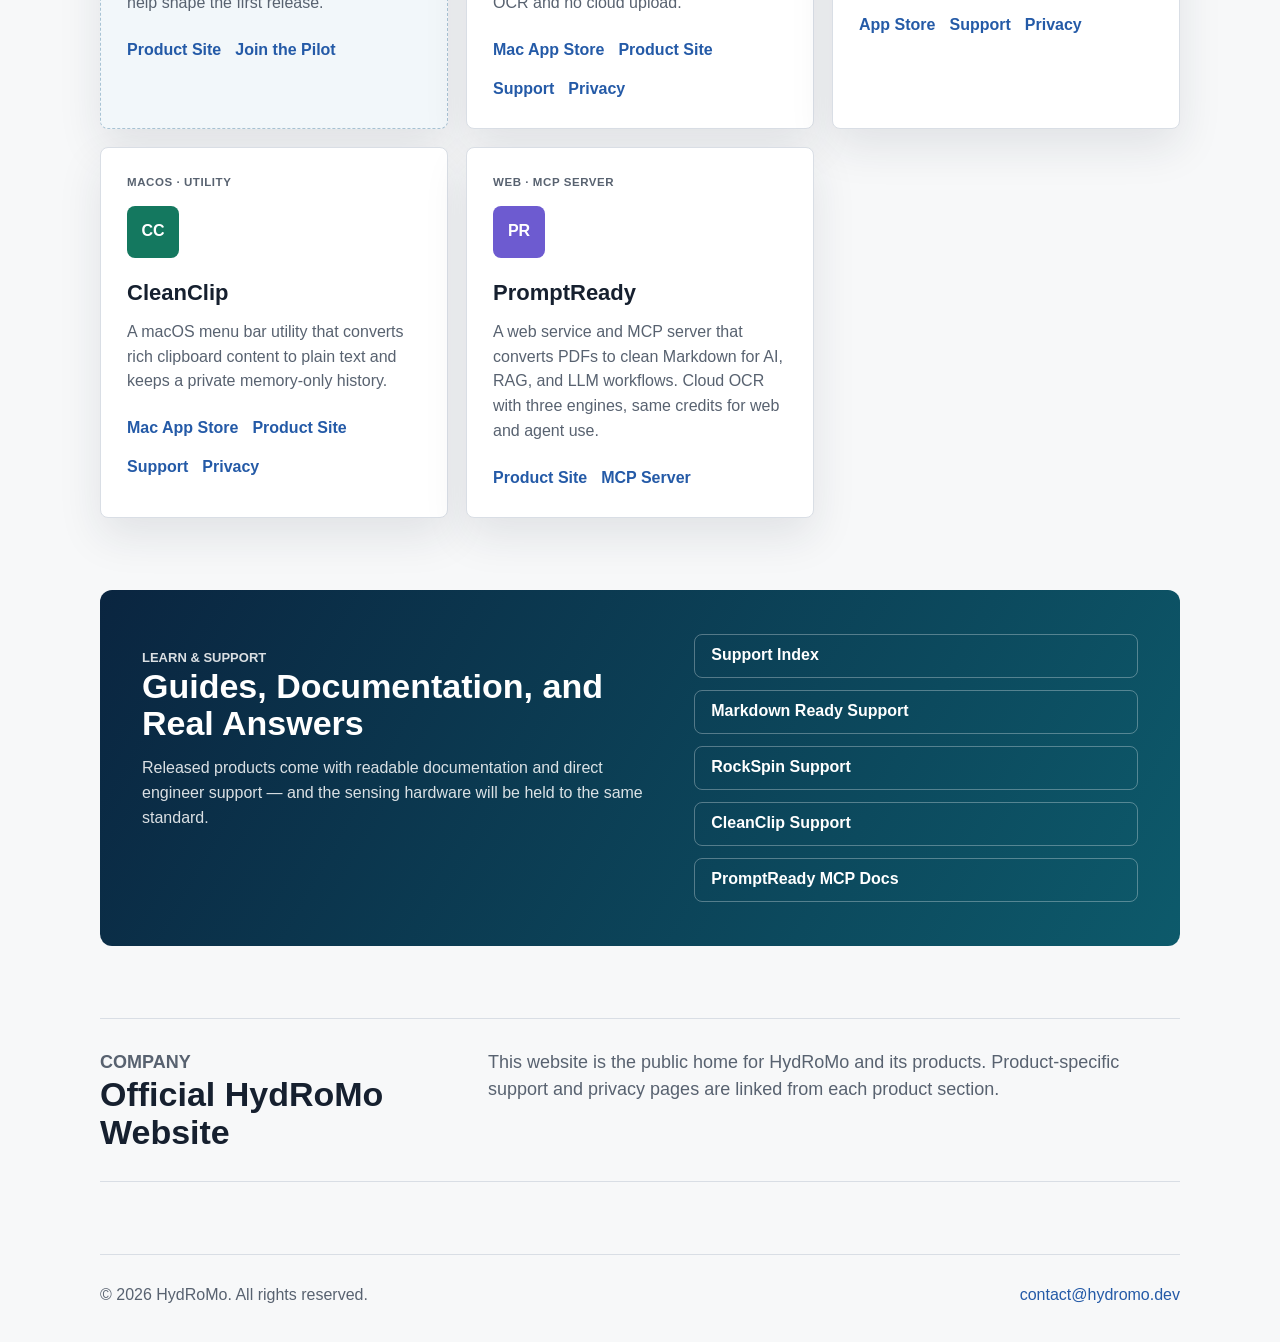
==== commit 0e174a4c: "feat(sensing): product page with pilot application form - /sensing/ concept-level page: field sensor" ====
--- a/index.html
+++ b/index.html
@@ -122,7 +122,8 @@
                 <span class="ko">수문 모니터링 하드웨어 — 현장 설치를 위해 만든 센서와 로거. 파일럿 프로그램에 참여해 첫 출시를 함께 만들어 주세요.</span>
               </p>
               <div class="card-links">
-                <a href="mailto:contact@hydromo.dev?subject=HydRoMo%20Sensing%20pilot%20program"><span class="en">Join the Pilot</span><span class="ko">파일럿 참여 문의</span></a>
+                <a href="sensing/"><span class="en">Product Site</span><span class="ko">제품 페이지</span></a>
+                <a href="sensing/#pilot"><span class="en">Join the Pilot</span><span class="ko">파일럿 참여</span></a>
               </div>
             </article>
 
--- a/styles.css
+++ b/styles.css
@@ -643,3 +643,84 @@
     animation: none;
   }
 }
+
+/* ── Sensing product page (2026-10) ── */
+
+.pilot-wrap {
+  max-width: 720px;
+}
+
+.pilot-intro {
+  margin: 0 0 26px;
+  color: var(--muted);
+  font-size: 18px;
+}
+
+.pilot-form {
+  display: grid;
+  gap: 18px;
+  background: var(--panel);
+  border: 1px solid var(--line);
+  border-radius: 8px;
+  padding: 28px;
+  box-shadow: var(--shadow);
+}
+
+.form-row {
+  display: grid;
+  gap: 8px;
+}
+
+.pilot-form label {
+  font-weight: 750;
+  font-size: 14.5px;
+}
+
+.pilot-form .optional {
+  color: var(--muted);
+  font-weight: 500;
+}
+
+.pilot-form input,
+.pilot-form textarea {
+  width: 100%;
+  border: 1px solid var(--line);
+  border-radius: 8px;
+  padding: 11px 13px;
+  font: inherit;
+  color: var(--text);
+  background: #ffffff;
+}
+
+.pilot-form input:focus,
+.pilot-form textarea:focus {
+  outline: 2px solid var(--blue);
+  outline-offset: 1px;
+  border-color: var(--blue);
+}
+
+.pilot-form textarea {
+  resize: vertical;
+  min-height: 120px;
+}
+
+.pilot-form button[type="submit"] {
+  justify-self: start;
+  border: none;
+  cursor: pointer;
+}
+
+.form-note {
+  margin: 4px 0 0;
+  font-size: 13.5px;
+  color: var(--muted);
+}
+
+.spec-note {
+  margin: 24px 0 0;
+  padding: 14px 16px;
+  border: 1px dashed #a8c3d4;
+  border-radius: 8px;
+  background: #f2f7fa;
+  color: var(--muted);
+}
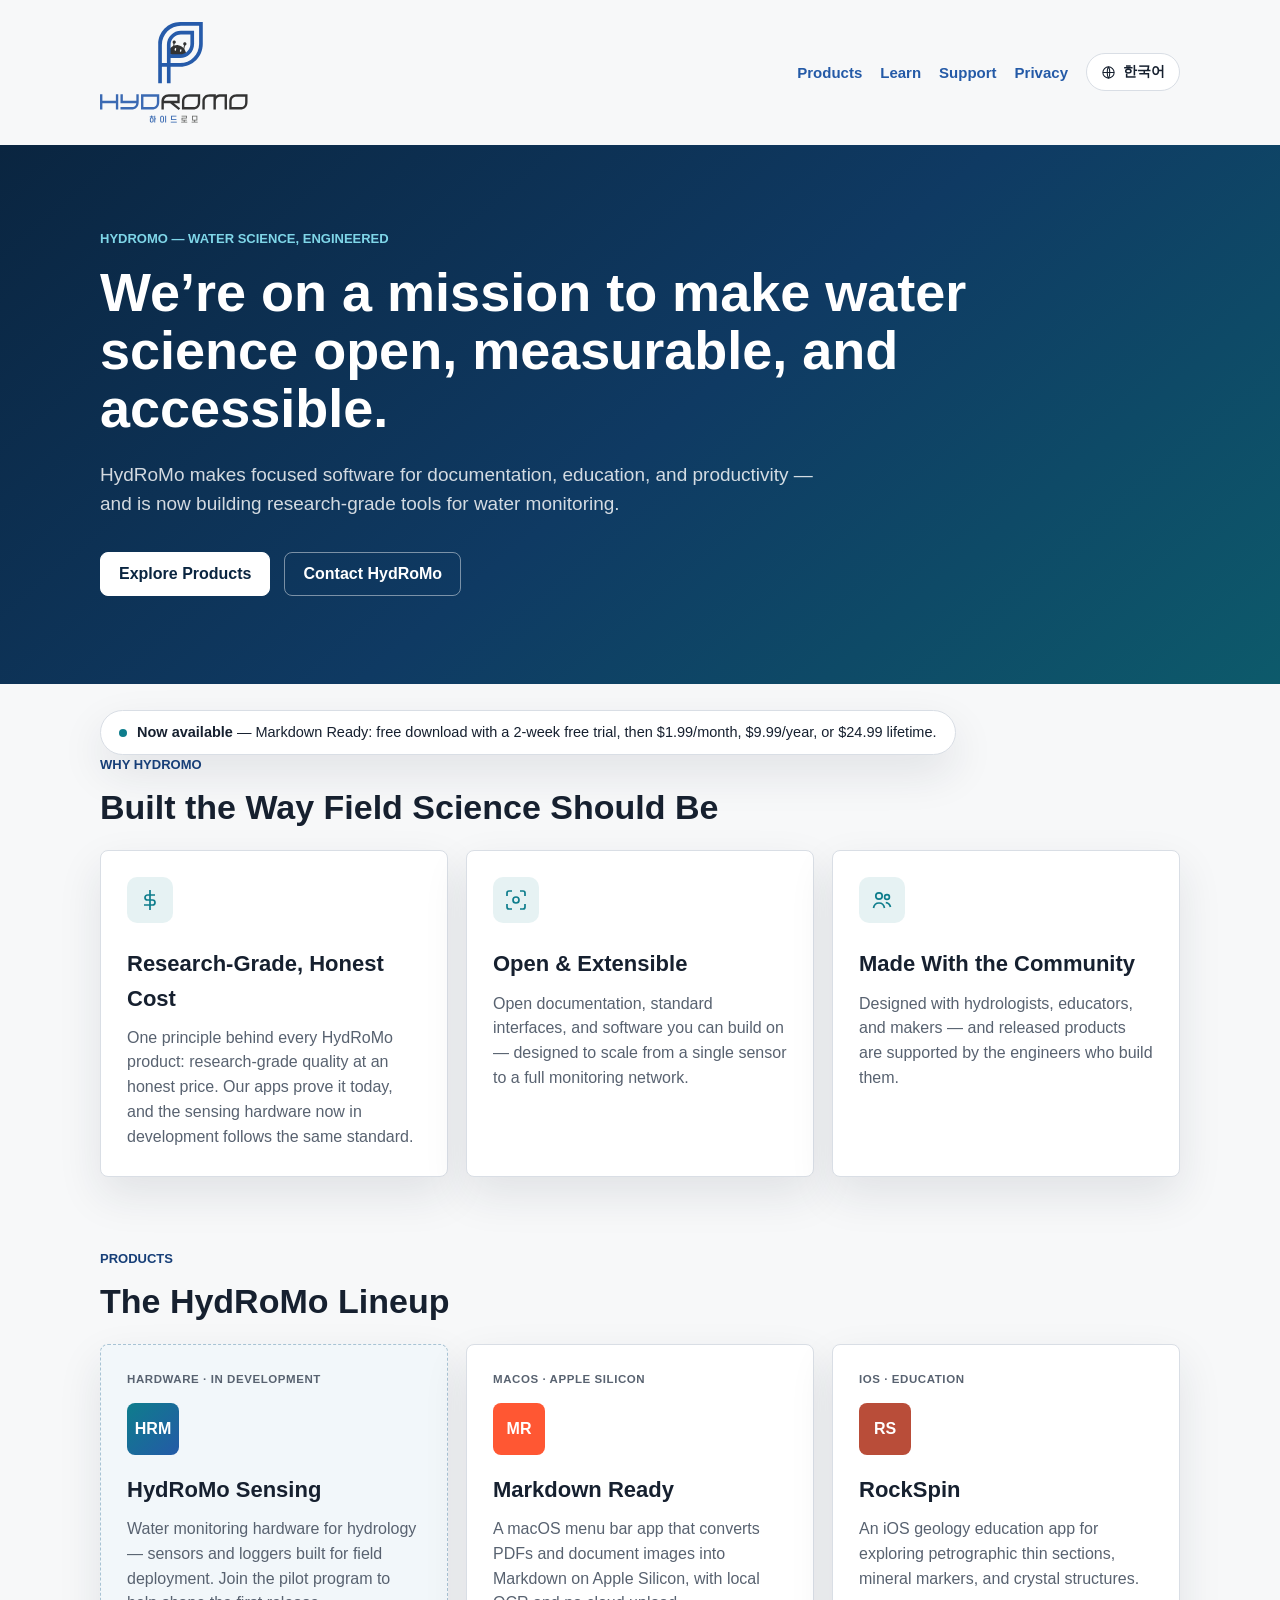
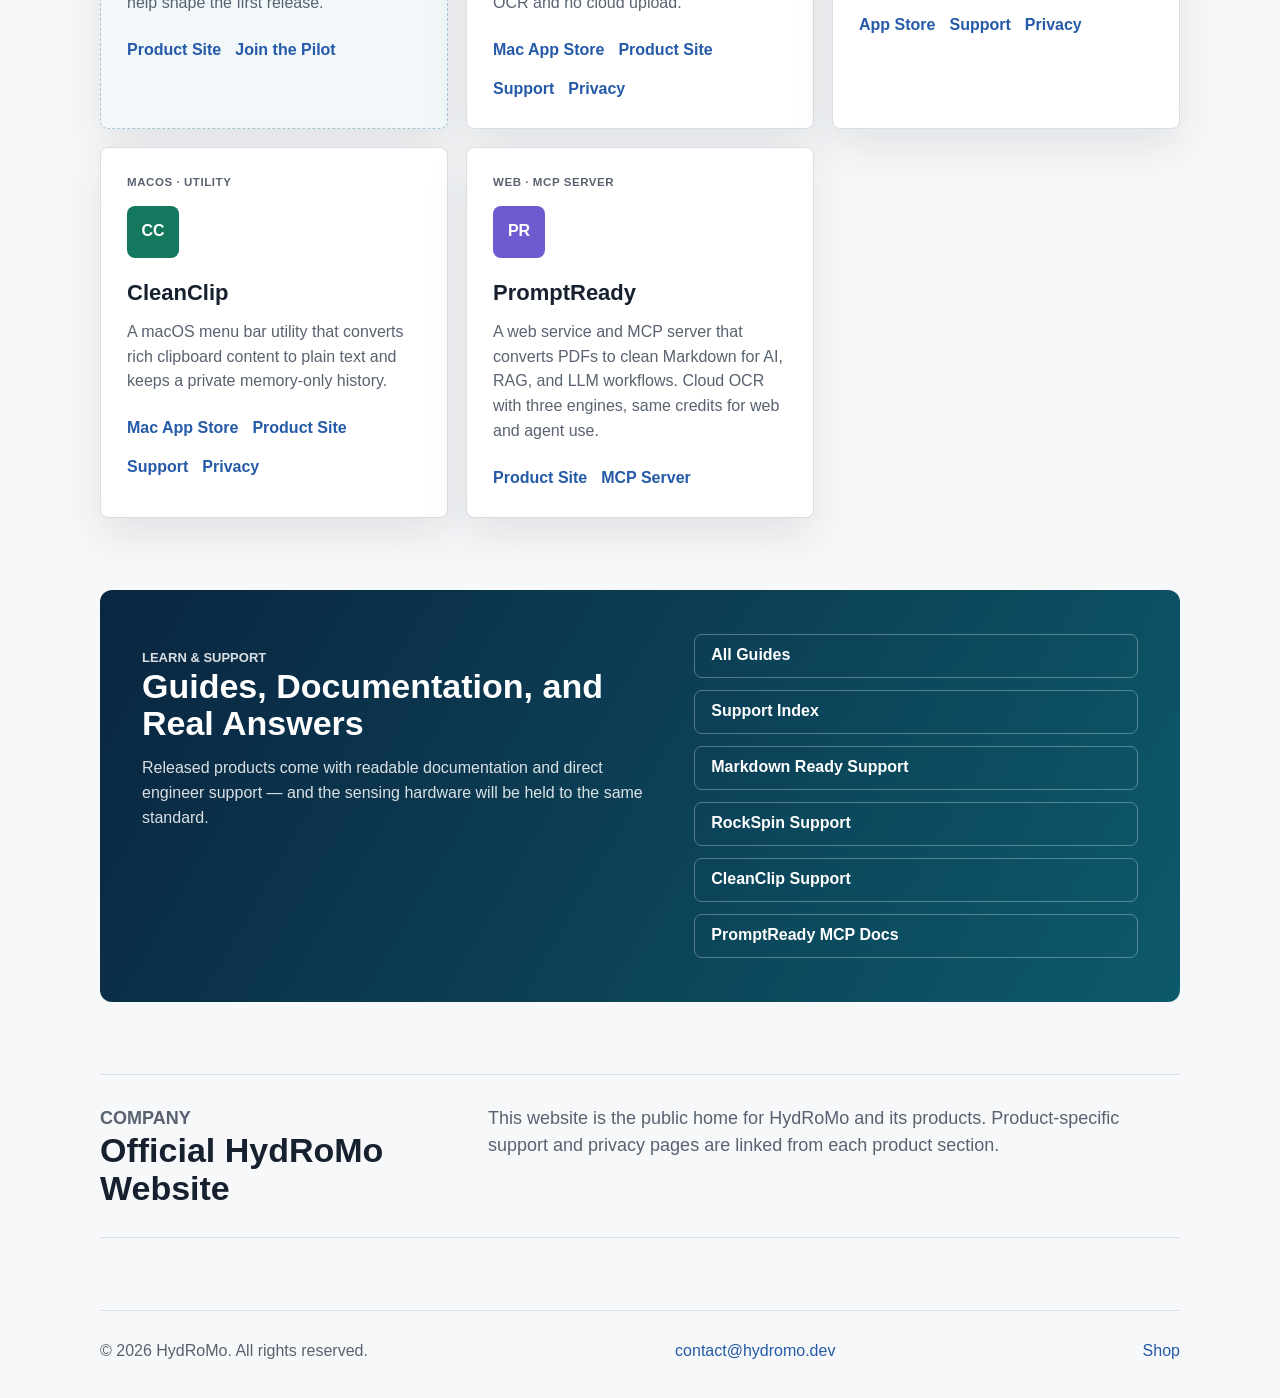
==== commit 14b97ad6: "feat(learn,shop): Learn hub with first guide + pre-launch shop skeleton - /learn/ guide hub; nav Lea" ====
--- a/index.html
+++ b/index.html
@@ -30,7 +30,7 @@
         </a>
         <nav class="nav-links" aria-label="Main navigation">
           <a href="#products"><span class="en">Products</span><span class="ko">제품</span></a>
-          <a href="#learn"><span class="en">Learn</span><span class="ko">가이드</span></a>
+          <a href="learn/"><span class="en">Learn</span><span class="ko">가이드</span></a>
           <a href="support/"><span class="en">Support</span><span class="ko">지원</span></a>
           <a href="privacy/"><span class="en">Privacy</span><span class="ko">개인정보처리방침</span></a>
           <button id="lang-toggle" class="lang-toggle" type="button">
@@ -203,6 +203,7 @@
             </p>
           </div>
           <div class="learn-links">
+            <a href="learn/"><span class="en">All Guides</span><span class="ko">가이드 전체</span></a>
             <a href="support/"><span class="en">Support Index</span><span class="ko">지원 색인</span></a>
             <a href="markdown-ready/support/"><span class="en">Markdown Ready Support</span><span class="ko">Markdown Ready 지원</span></a>
             <a href="https://rockspin.app/support"><span class="en">RockSpin Support</span><span class="ko">RockSpin 지원</span></a>
@@ -226,6 +227,7 @@
       <footer class="footer">
         <span>&copy; 2026 HydRoMo. All rights reserved.</span>
         <span><a href="mailto:contact@hydromo.dev">contact@hydromo.dev</a></span>
+        <span><a href="shop/"><span class="en">Shop</span><span class="ko">샵</span></a></span>
       </footer>
     </div>
   </body>
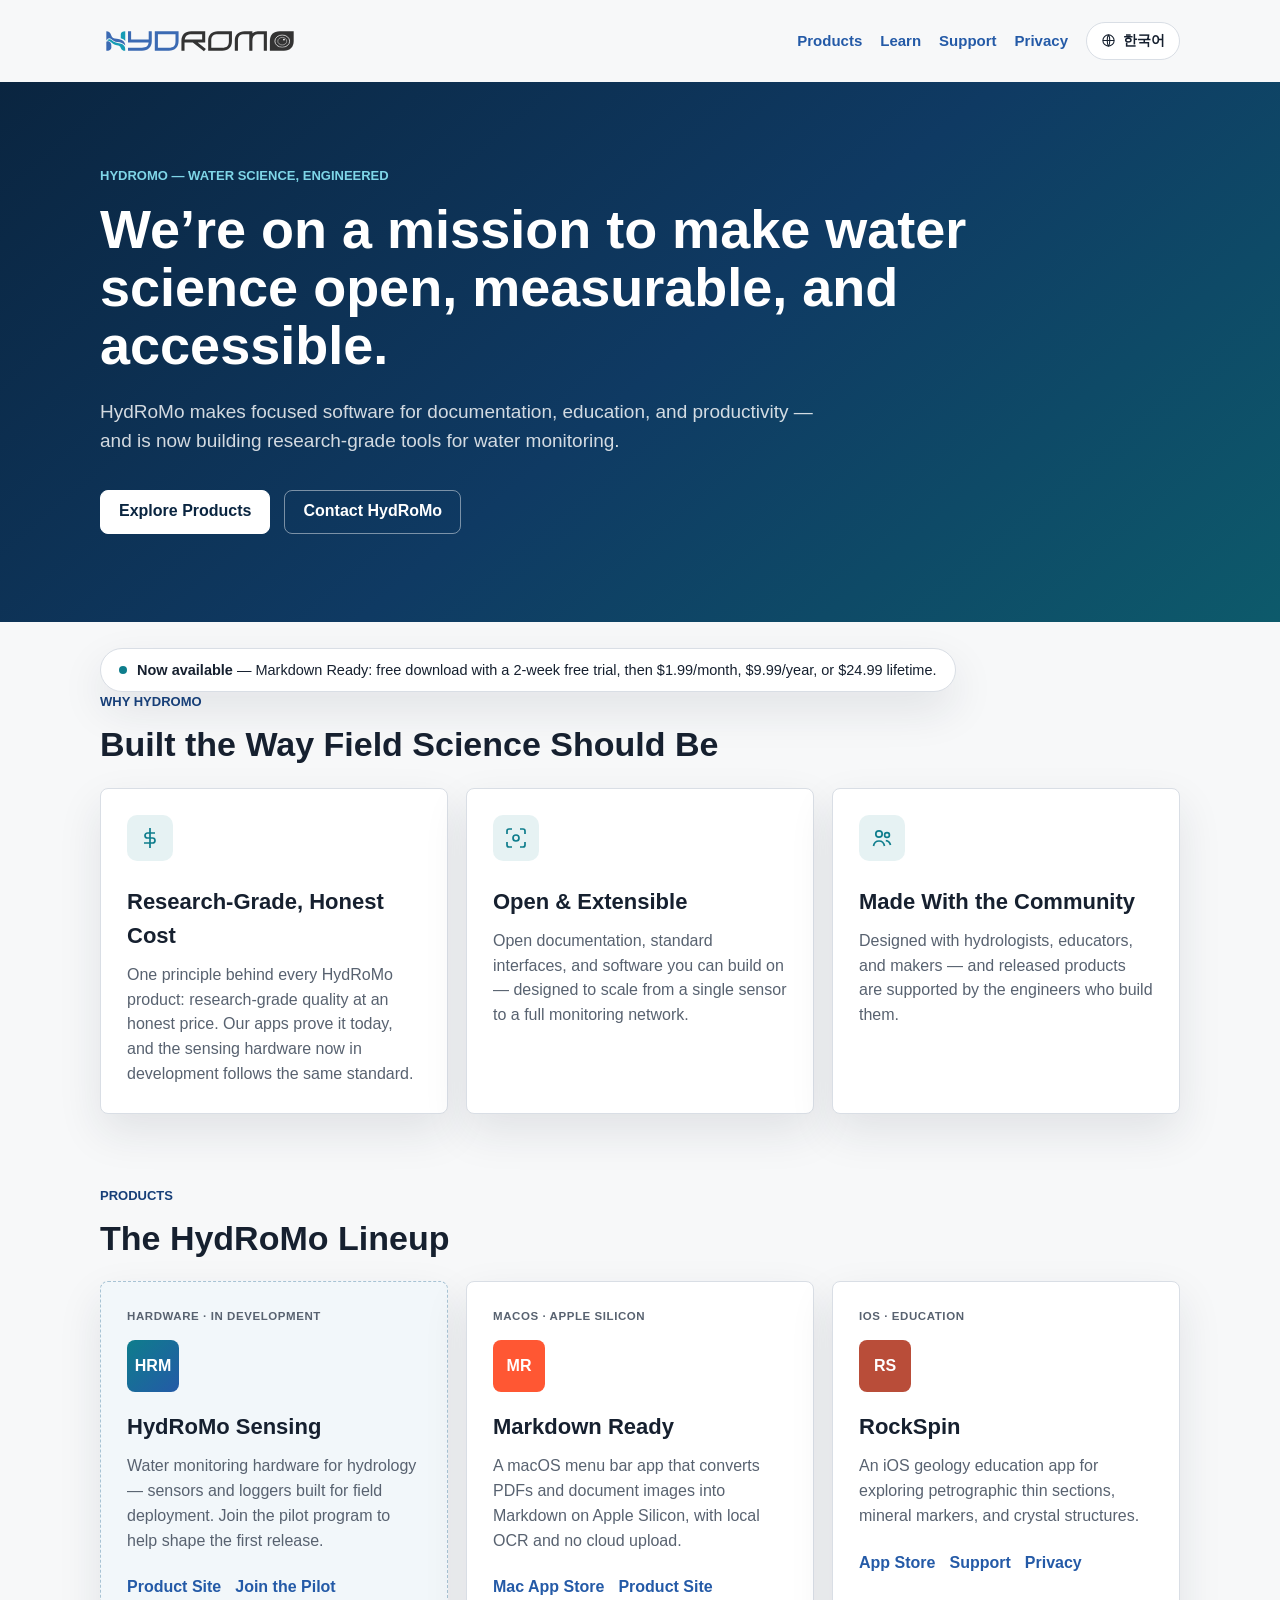
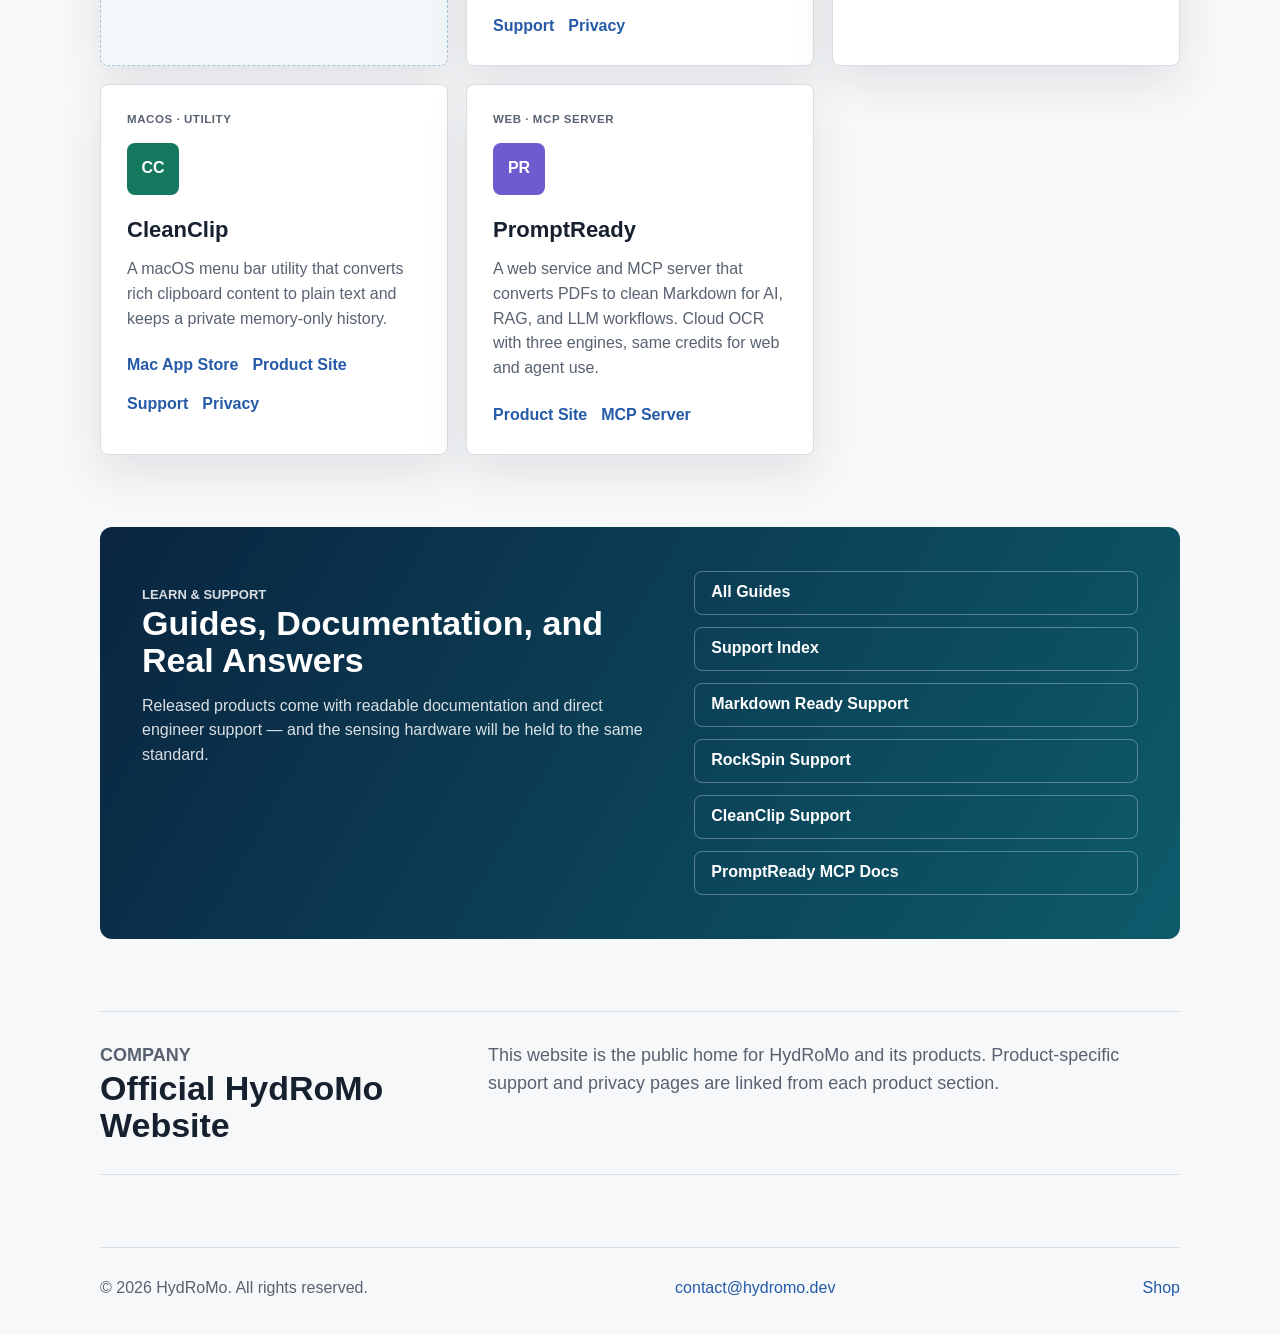
==== commit 1a0e7526: "feat(brand): adopt full-monochrome-lens wordmark as company logo - New assets/hydromo-logo.svg: wate" ====
--- a/index.html
+++ b/index.html
@@ -26,7 +26,7 @@
     <div class="page">
       <header class="nav">
         <a class="brand" href="./" aria-label="HydRoMo home">
-          <img src="assets/hydromo-logo.svg" alt="HydRoMo" width="160" height="110">
+          <img src="assets/hydromo-logo.svg" alt="HydRoMo" width="248" height="40">
         </a>
         <nav class="nav-links" aria-label="Main navigation">
           <a href="#products"><span class="en">Products</span><span class="ko">제품</span></a>
--- a/styles.css
+++ b/styles.css
@@ -646,6 +646,11 @@
 
 /* ── Sensing product page (2026-10) ── */
 
+/* Wordmark logo (2026-10): horizontal lockup replaces the old block mark */
+.brand img {
+  width: 200px;
+}
+
 .pilot-wrap {
   max-width: 720px;
 }
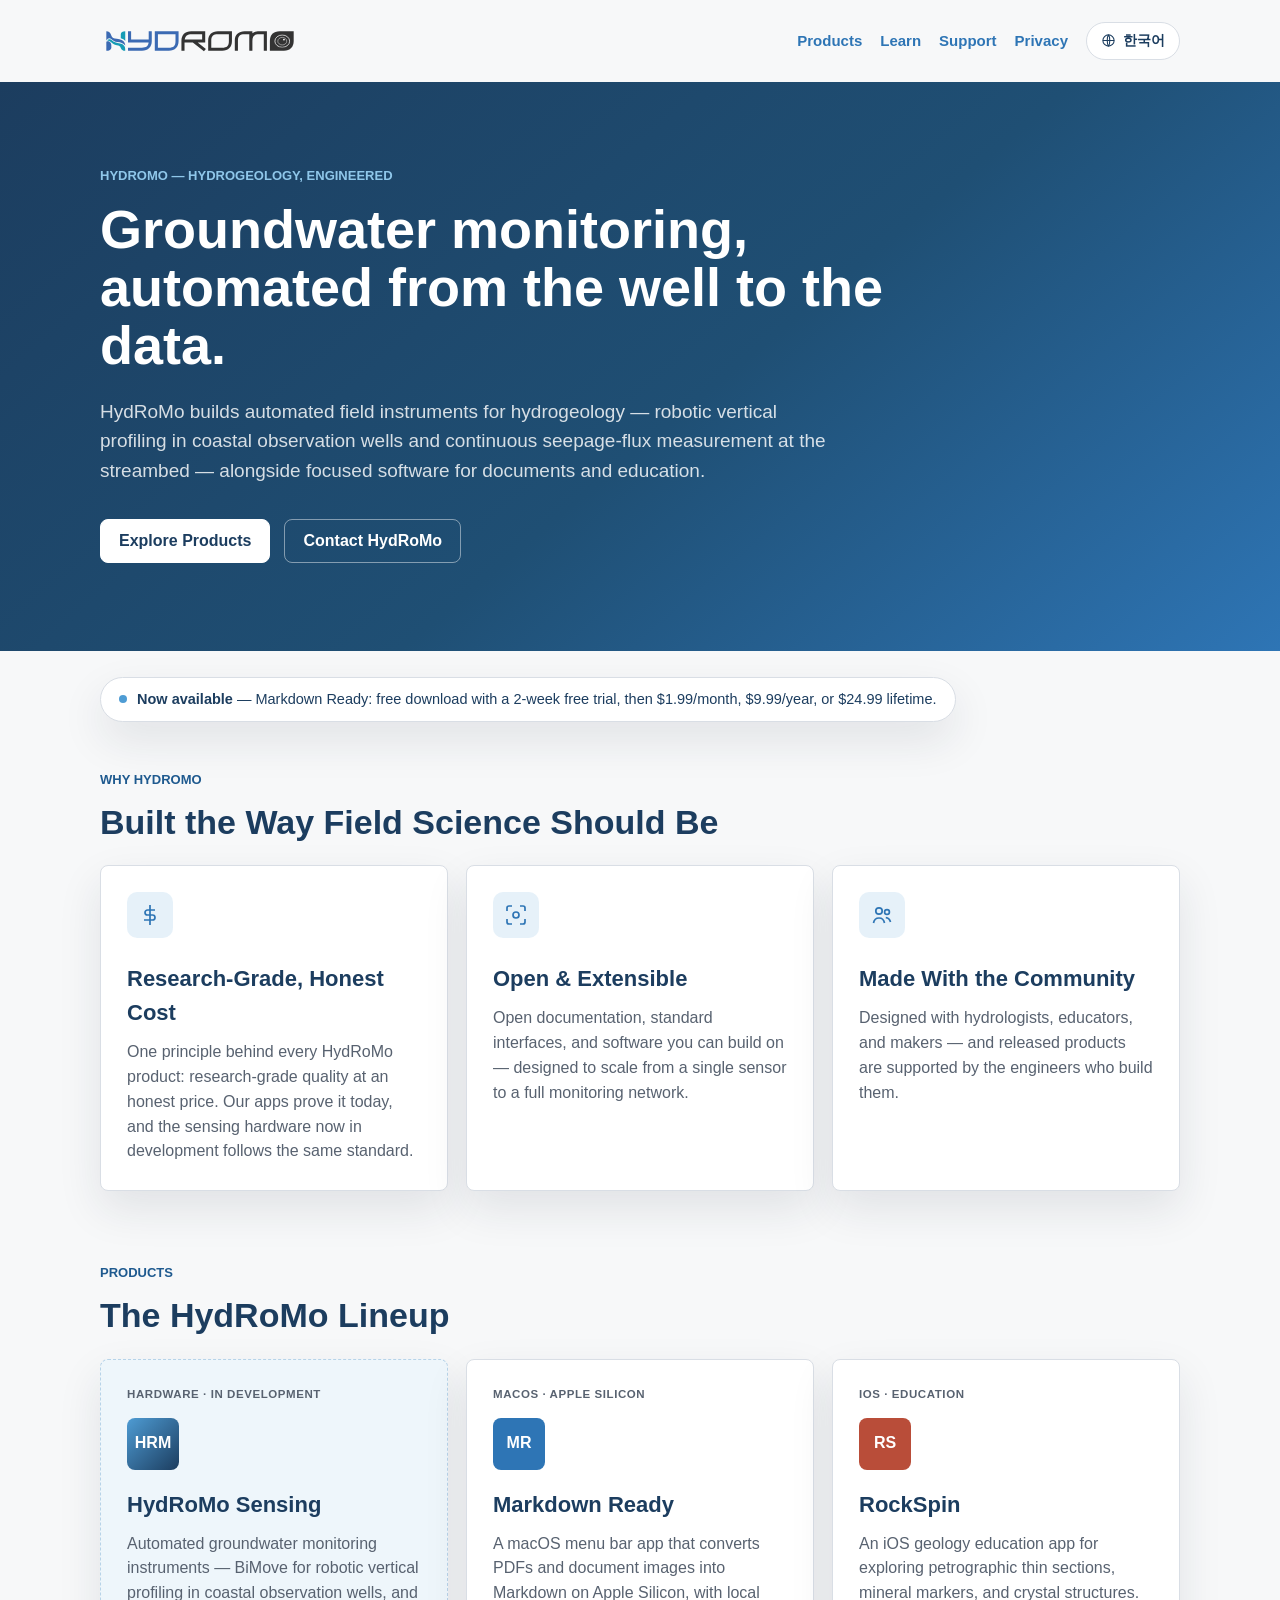
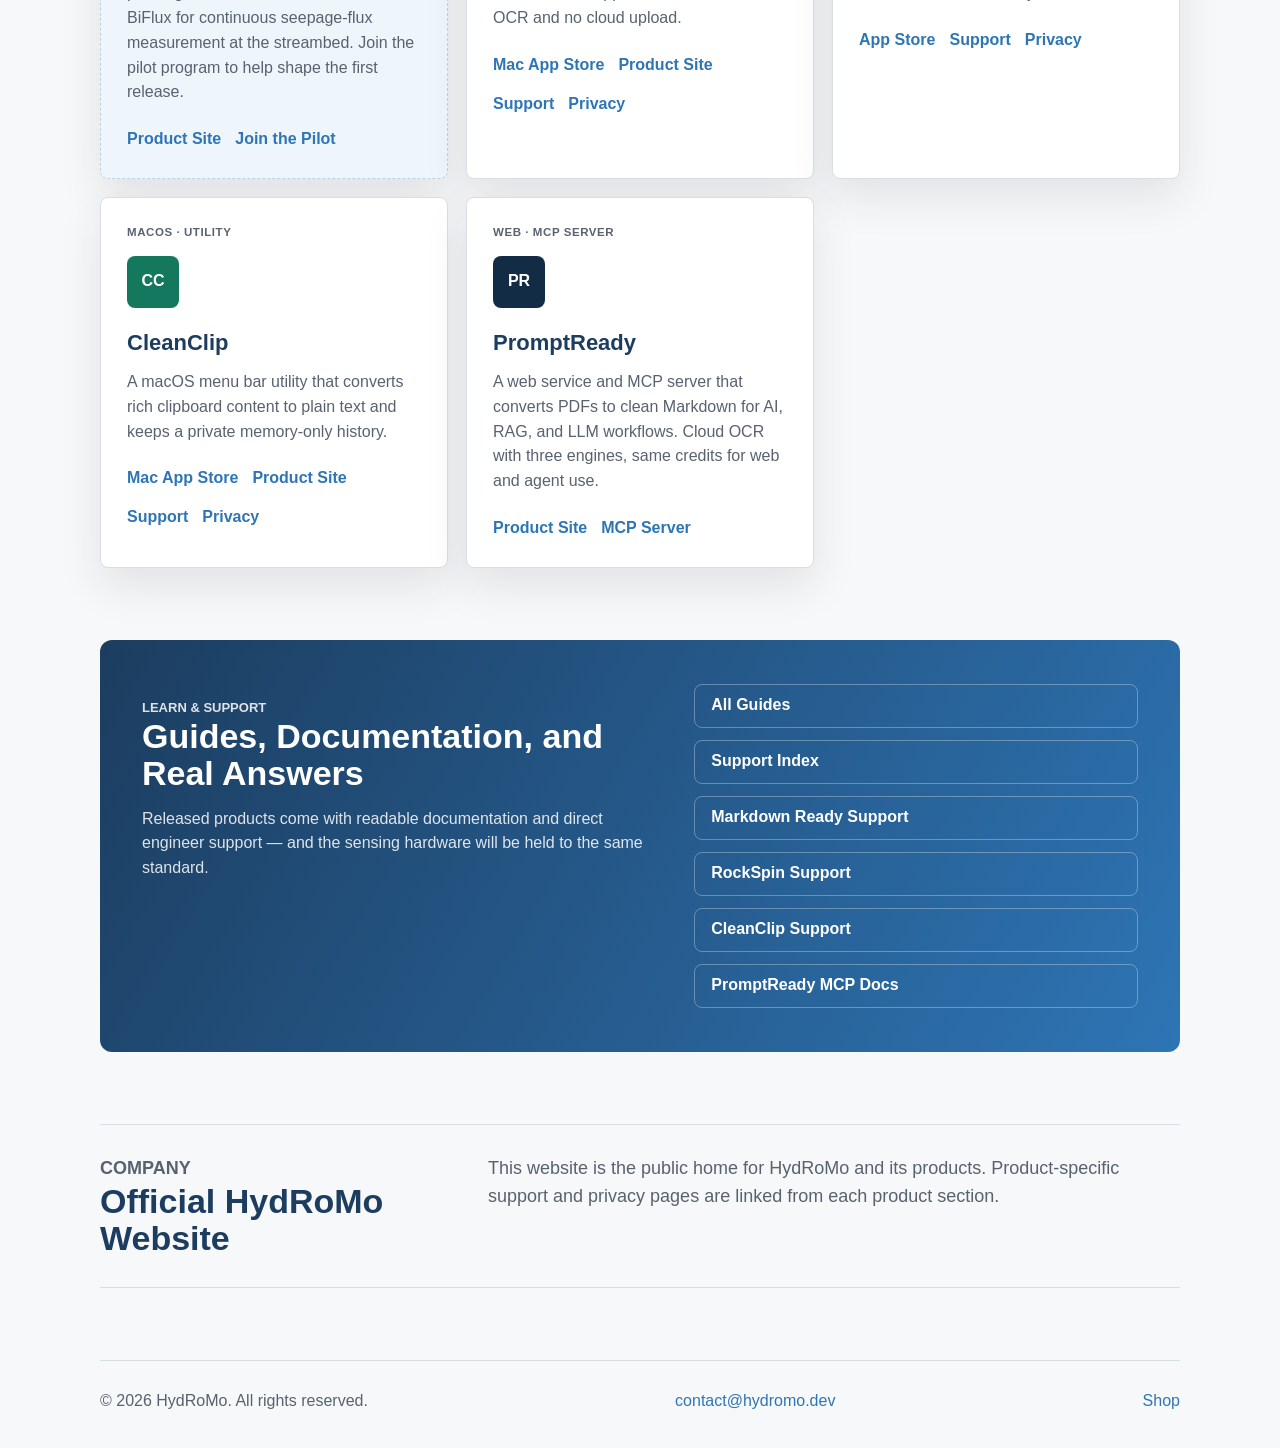
==== commit f5dc0461: "feat(site): groundwater-first hero, BiMove/BiFlux sensing page, support layout fixes - Home hero: "G" ====
--- a/index.html
+++ b/index.html
@@ -4,14 +4,14 @@
     <meta charset="utf-8">
     <meta name="viewport" content="width=device-width, initial-scale=1">
     <script>try{var l=localStorage.getItem("hydromo-lang");if(l!=="ko"&&l!=="en")l="en";document.documentElement.setAttribute("data-lang",l);document.documentElement.setAttribute("lang",l);}catch(e){}</script>
-    <meta name="description" content="HydRoMo makes scientific software and productivity apps — Markdown Ready, RockSpin, CleanClip, and PromptReady — with water monitoring hardware in development." data-ko="HydRoMo는 과학 소프트웨어와 생산성 앱(Markdown Ready, RockSpin, CleanClip, PromptReady)을 만들며, 수문 모니터링 하드웨어를 개발 중입니다.">
-    <title data-ko="HydRoMo — 과학 소프트웨어와 생산성 앱">HydRoMo — Scientific Software and Productivity Apps</title>
+    <meta name="description" content="HydRoMo builds automated groundwater monitoring instruments (BiMove, BiFlux) and focused software — Markdown Ready, RockSpin, CleanClip, and PromptReady." data-ko="HydRoMo는 지하수 자동 계측 장비(BiMove, BiFlux)와 소프트웨어(Markdown Ready, RockSpin, CleanClip, PromptReady)를 만듭니다.">
+    <title data-ko="HydRoMo — 지하수 자동 계측 장비와 소프트웨어">HydRoMo — Groundwater Monitoring Instruments and Software</title>
     <link rel="icon" href="/assets/hydromo-logo.svg" type="image/svg+xml">
     <link rel="canonical" href="https://hydromo.dev/">
     <meta property="og:type" content="website">
     <meta property="og:site_name" content="HydRoMo">
     <meta property="og:title" content="HydRoMo">
-    <meta property="og:description" content="HydRoMo makes scientific software and productivity apps — Markdown Ready, RockSpin, CleanClip, and PromptReady — with water monitoring hardware in development.">
+    <meta property="og:description" content="HydRoMo builds automated groundwater monitoring instruments (BiMove, BiFlux) and focused software — Markdown Ready, RockSpin, CleanClip, and PromptReady.">
     <meta property="og:url" content="https://hydromo.dev/">
     <meta property="og:image" content="https://hydromo.dev/assets/og-image.png">
     <meta property="og:image:width" content="1200">
@@ -42,14 +42,14 @@
 
       <main>
         <section class="mission">
-          <p class="eyebrow eyebrow-light"><span class="en">HydRoMo — Water Science, Engineered</span><span class="ko">HydRoMo — 공학으로 여는 수문 과학</span></p>
+          <p class="eyebrow eyebrow-light"><span class="en">HydRoMo — Hydrogeology, Engineered</span><span class="ko">HydRoMo — 수문지질, 공학으로</span></p>
           <h1>
-            <span class="en">We&rsquo;re on a mission to make water science open, measurable, and accessible.</span>
-            <span class="ko">수문 과학을 누구나 열고, 측정하고, 접근할 수 있게 만드는 미션입니다.</span>
+            <span class="en">Groundwater monitoring, automated from the well to the data.</span>
+            <span class="ko">관측정에서 데이터까지, 지하수 모니터링을 자동화합니다.</span>
           </h1>
           <p class="mission-lead">
-            <span class="en">HydRoMo makes focused software for documentation, education, and productivity — and is now building research-grade tools for water monitoring.</span>
-            <span class="ko">HydRoMo는 문서화·교육·생산성을 위한 집중적인 소프트웨어를 만들며, 지금은 수문 모니터링을 위한 연구용 등급의 도구를 개발하고 있습니다.</span>
+            <span class="en">HydRoMo builds automated field instruments for hydrogeology — robotic vertical profiling in coastal observation wells and continuous seepage-flux measurement at the streambed — alongside focused software for documents and education.</span>
+            <span class="ko">HydRoMo는 수문지질 현장 계측을 자동화합니다 — 해안 관측정의 로봇 연직 프로파일링, 하상 지표유출량 연속 측정. 문서와 교육을 위한 소프트웨어도 함께 만듭니다.</span>
           </p>
           <div class="actions">
             <a class="button button-bright" href="#products"><span class="en">Explore Products</span><span class="ko">제품 둘러보기</span></a>
@@ -118,8 +118,8 @@
               <div class="product-mark hrm">HRM</div>
               <h3>HydRoMo Sensing</h3>
               <p>
-                <span class="en">Water monitoring hardware for hydrology — sensors and loggers built for field deployment. Join the pilot program to help shape the first release.</span>
-                <span class="ko">수문 모니터링 하드웨어 — 현장 설치를 위해 만든 센서와 로거. 파일럿 프로그램에 참여해 첫 출시를 함께 만들어 주세요.</span>
+                <span class="en">Automated groundwater monitoring instruments — BiMove for robotic vertical profiling in coastal observation wells, and BiFlux for continuous seepage-flux measurement at the streambed. Join the pilot program to help shape the first release.</span>
+                <span class="ko">지하수 자동 계측 장비 — 해안 관측정 로봇 연직 프로파일링 BiMove, 하상 지표유출량 연속 측정 BiFlux. 파일럿 프로그램에 참여해 첫 출시를 함께 만들어 주세요.</span>
               </p>
               <div class="card-links">
                 <a href="sensing/"><span class="en">Product Site</span><span class="ko">제품 페이지</span></a>
--- a/styles.css
+++ b/styles.css
@@ -2,11 +2,11 @@
   color-scheme: light;
   --bg: #f7f8f9;
   --panel: #ffffff;
-  --text: #16202f;
+  --text: #1c3d5f;
   --muted: #586270;
   --line: #d9dee5;
-  --blue: #245aa7;
-  --blue-dark: #173f78;
+  --blue: #2e75b5;
+  --blue-dark: #1f5a8f;
   --green: #14785f;
   --coral: #b94d39;
   --mr-orange: 255 87 51;
@@ -239,11 +239,11 @@
 }
 
 .product-mark.markdown-ready {
-  background: rgb(var(--mr-orange));
+  background: #2e75b5;
 }
 
 .product-mark.promptready {
-  background: var(--accent, #6d5bd0);
+  background: #132c45;
 }
 
 .product-card p,
@@ -353,6 +353,22 @@
   padding-top: 18px;
 }
 
+/* Inside document pages an h3 is a sub-item of the h2 above it, so it must
+   read smaller than the 22px h2 (the base h3 is also 22px). */
+.content h3 {
+  margin: 0 0 6px;
+  font-size: 18px;
+  line-height: 1.3;
+}
+
+.content h2 + .support-list {
+  margin-top: 14px;
+}
+
+.support-list section > :last-child {
+  margin-bottom: 0;
+}
+
 .footer {
   width: calc(100% - 40px);
   max-width: 1080px;
@@ -425,7 +441,7 @@
   box-sizing: border-box;
   width: 100%;
   padding: 84px max(20px, calc((100% - 1080px) / 2)) 88px;
-  background: linear-gradient(140deg, #0a2540 0%, #0f3a63 52%, #0d5a6b 100%);
+  background: linear-gradient(140deg, #1c3d5f 0%, #1f4f74 55%, #2e75b5 100%);
   color: #ffffff;
 }
 
@@ -444,7 +460,7 @@
 }
 
 .eyebrow-light {
-  color: #7fd6e8;
+  color: #8fc7ea;
 }
 
 .mission .actions {
@@ -454,13 +470,13 @@
 .button-bright {
   border-color: #ffffff;
   background: #ffffff;
-  color: #0a2540;
+  color: #1c3d5f;
 }
 
 .button-bright:hover {
-  border-color: #7fd6e8;
-  background: #7fd6e8;
-  color: #0a2540;
+  border-color: #8fc7ea;
+  background: #8fc7ea;
+  color: #1c3d5f;
 }
 
 .button-ghost {
@@ -477,7 +493,7 @@
 .news-strip {
   width: calc(100% - 40px);
   max-width: 1080px;
-  margin: 26px auto 0;
+  margin: 26px auto 48px;
 }
 
 .news-strip a {
@@ -505,15 +521,15 @@
   width: 8px;
   height: 8px;
   border-radius: 50%;
-  background: #0e7d8c;
-  box-shadow: 0 0 0 0 rgba(14, 125, 140, 0.4);
+  background: #4e9cd4;
+  box-shadow: 0 0 0 0 rgba(78, 156, 212, 0.4);
   animation: news-pulse 2.2s ease-out infinite;
 }
 
 @keyframes news-pulse {
-  0% { box-shadow: 0 0 0 0 rgba(14, 125, 140, 0.45); }
-  70% { box-shadow: 0 0 0 9px rgba(14, 125, 140, 0); }
-  100% { box-shadow: 0 0 0 0 rgba(14, 125, 140, 0); }
+  0% { box-shadow: 0 0 0 0 rgba(78, 156, 212, 0.5); }
+  70% { box-shadow: 0 0 0 9px rgba(78, 156, 212, 0); }
+  100% { box-shadow: 0 0 0 0 rgba(78, 156, 212, 0); }
 }
 
 .value-grid {
@@ -543,8 +559,8 @@
   display: inline-flex;
   align-items: center;
   justify-content: center;
-  background: rgba(14, 125, 140, 0.1);
-  color: #0e7d8c;
+  background: rgba(78, 156, 212, 0.14);
+  color: #2e75b5;
   margin-bottom: 6px;
 }
 
@@ -563,12 +579,12 @@
 }
 
 .product-mark.hrm {
-  background: linear-gradient(135deg, #0e7d8c, #245aa7);
+  background: linear-gradient(135deg, #4e9cd4, #1c3d5f);
 }
 
 .product-card.coming-soon {
-  border: 1.5px dashed #a8c3d4;
-  background: #f2f7fa;
+  border: 1.5px dashed #b7d3e8;
+  background: #eef6fb;
 }
 
 .learn-band {
@@ -577,7 +593,7 @@
   margin: 0 auto 72px;
   padding: 44px 42px;
   border-radius: 12px;
-  background: linear-gradient(120deg, #0a2540 0%, #0d5a6b 100%);
+  background: linear-gradient(120deg, #1c3d5f 0%, #2e75b5 100%);
   color: #ffffff;
   display: grid;
   grid-template-columns: minmax(0, 1.15fr) minmax(0, 1fr);
@@ -721,11 +737,37 @@
   color: var(--muted);
 }
 
+/* A section placed directly under a hero band needs its own top gap
+   (the home page gets it from the news strip instead). */
+.mission + .section {
+  margin-top: 64px;
+}
+
+/* Instrument cards on /sensing/: tag sits between the icon and the name. */
+.value-card .card-tag {
+  margin: 18px 0 0;
+}
+
+.value-card .card-tag + h3,
+.placeholder-card .card-tag + h3 {
+  margin-top: 6px;
+}
+
+/* Reserved slots (publications, patents) that are filled in later. */
+.feature-grid .placeholder-card {
+  border: 1.5px dashed #b7d3e8;
+  background: #eef6fb;
+}
+
+.placeholder-card .card-tag {
+  margin: 0;
+}
+
 .spec-note {
   margin: 24px 0 0;
   padding: 14px 16px;
-  border: 1px dashed #a8c3d4;
-  border-radius: 8px;
-  background: #f2f7fa;
-  color: var(--muted);
-}
+  border: 1px dashed #b7d3e8;
+  border-radius: 8px;
+  background: #eef6fb;
+  color: var(--muted);
+}
